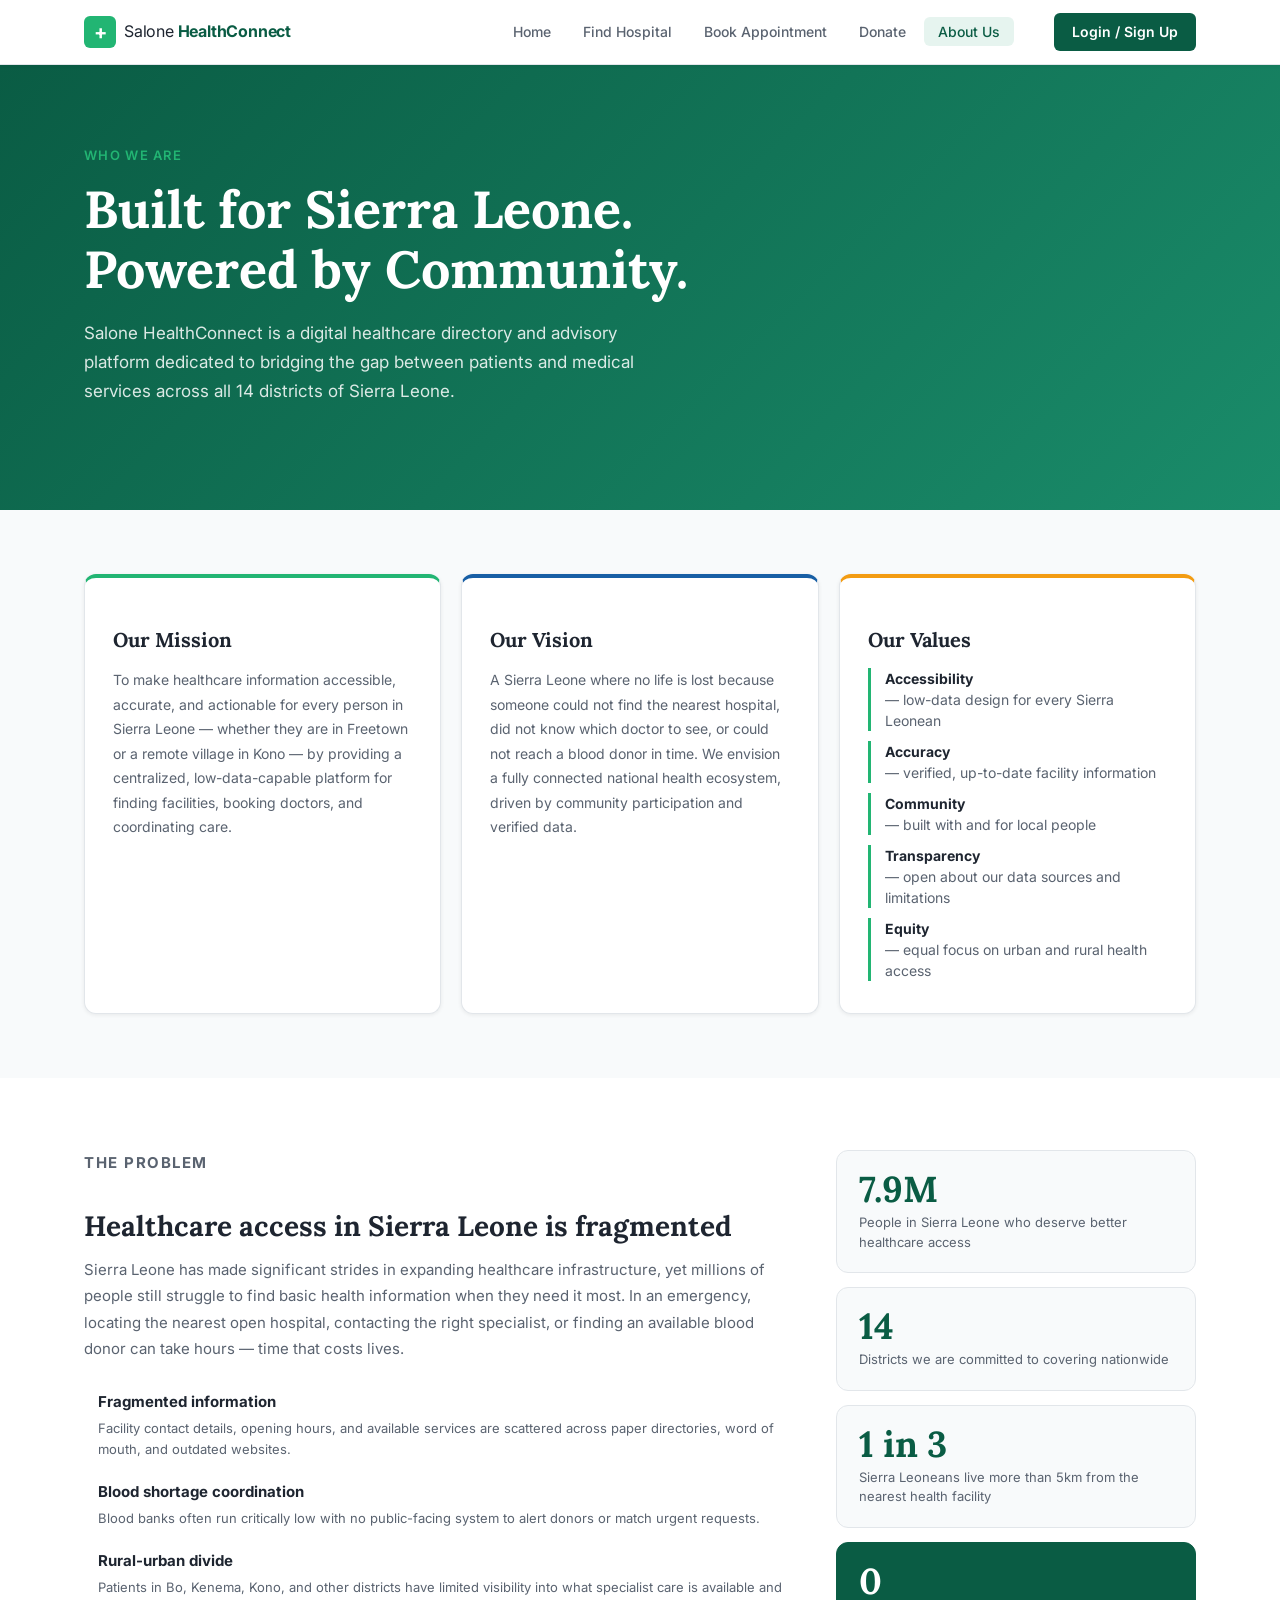
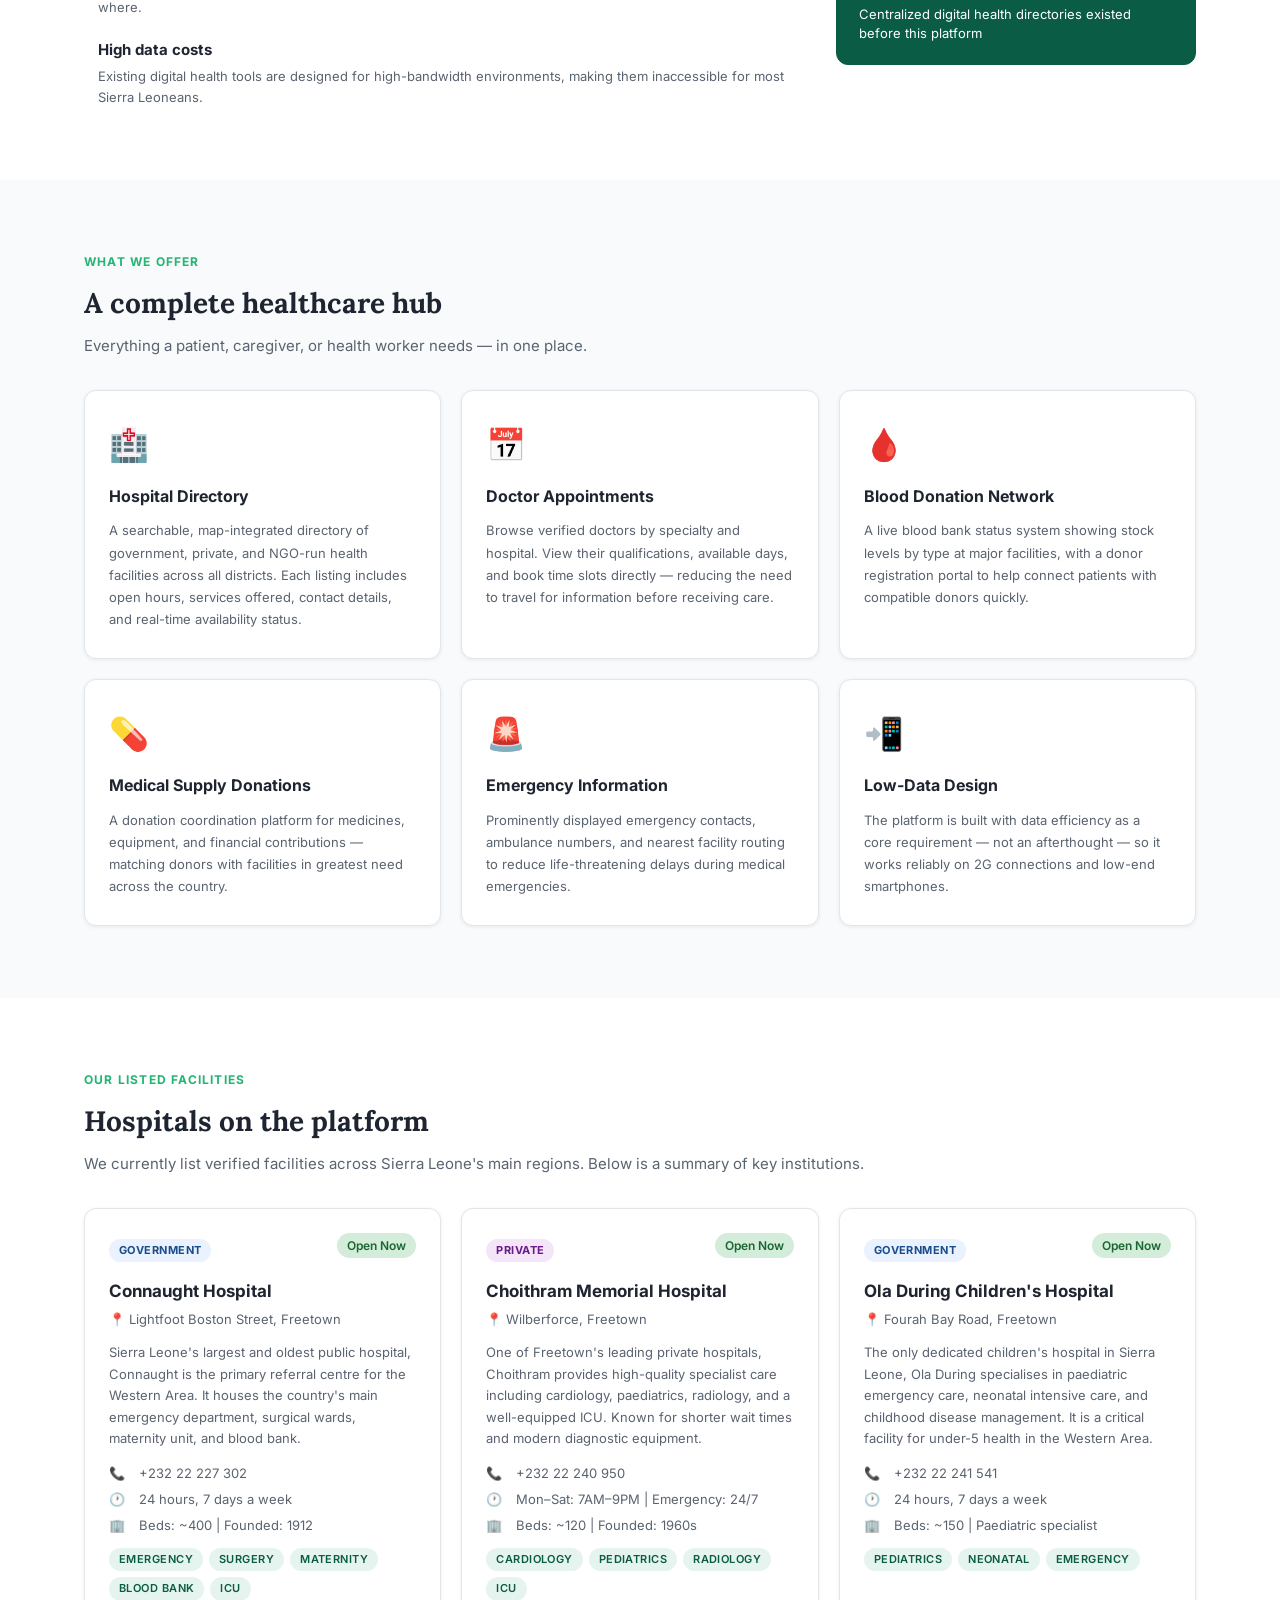
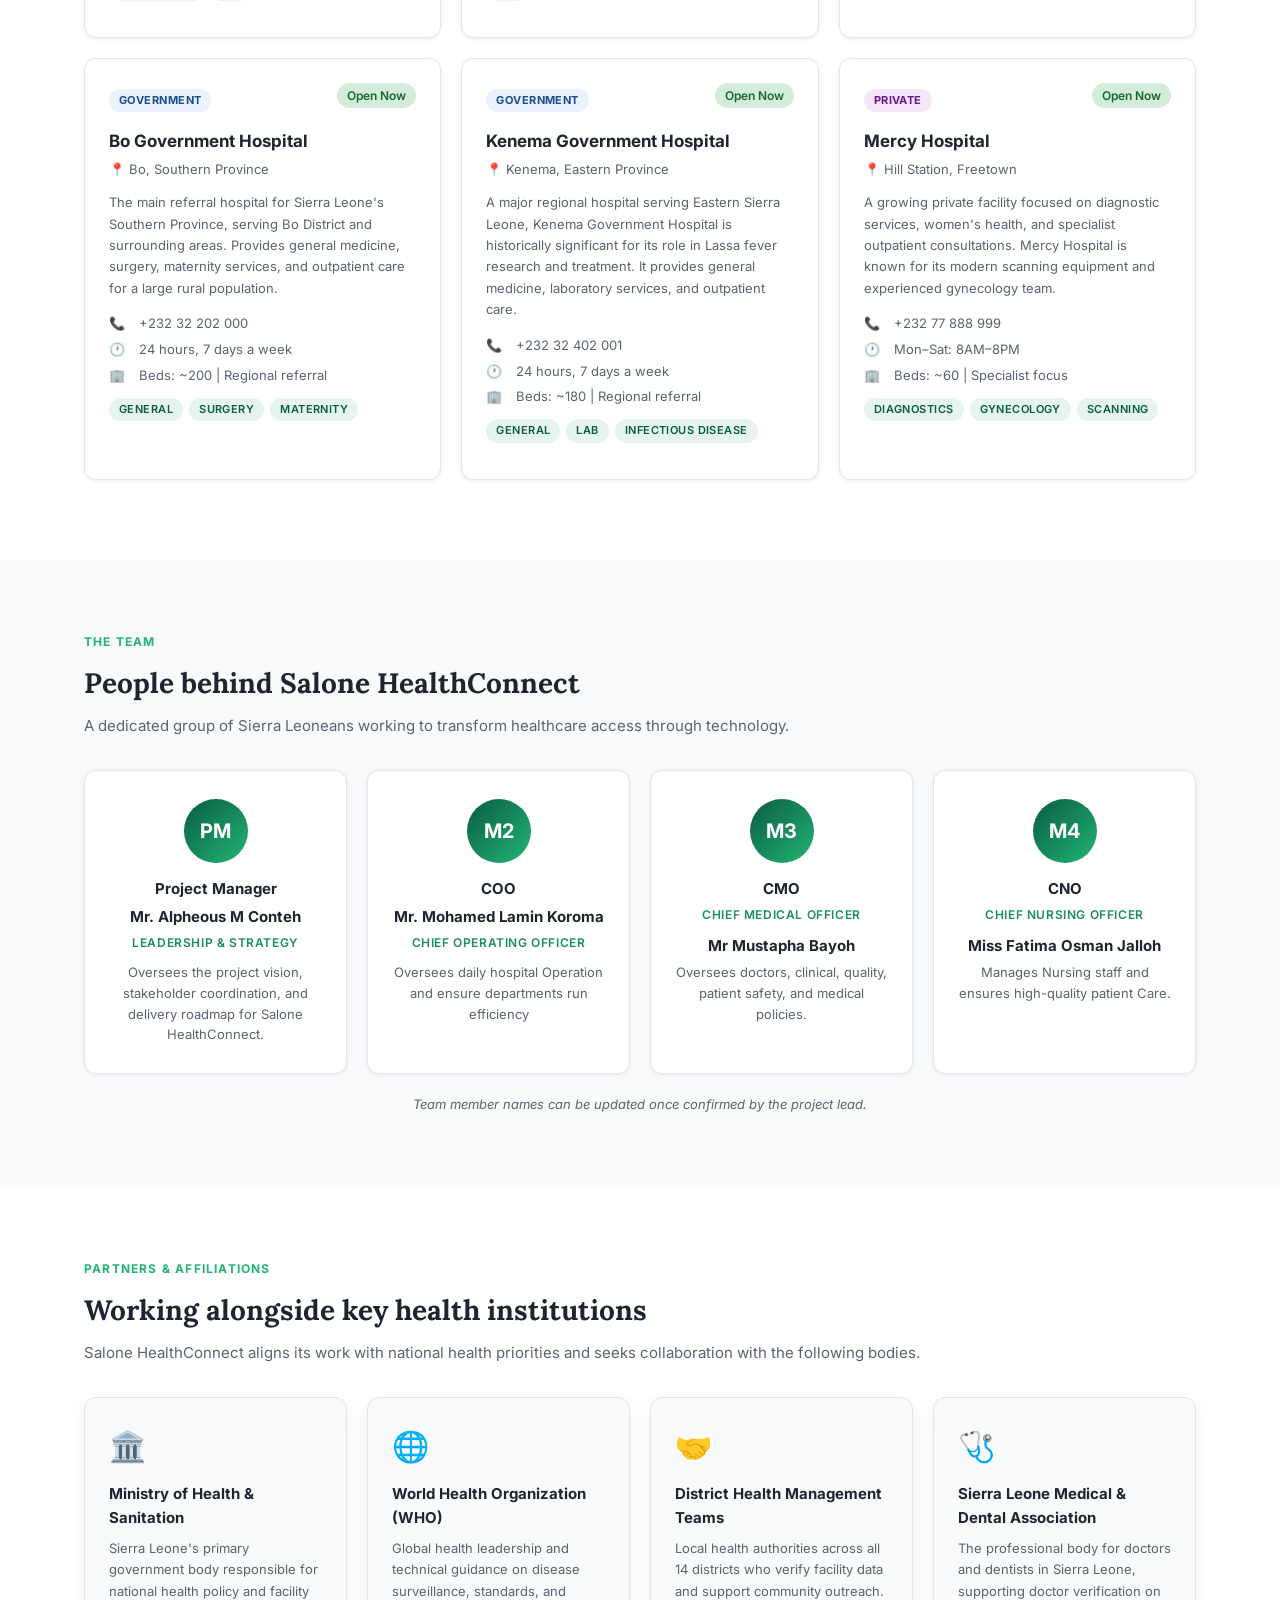
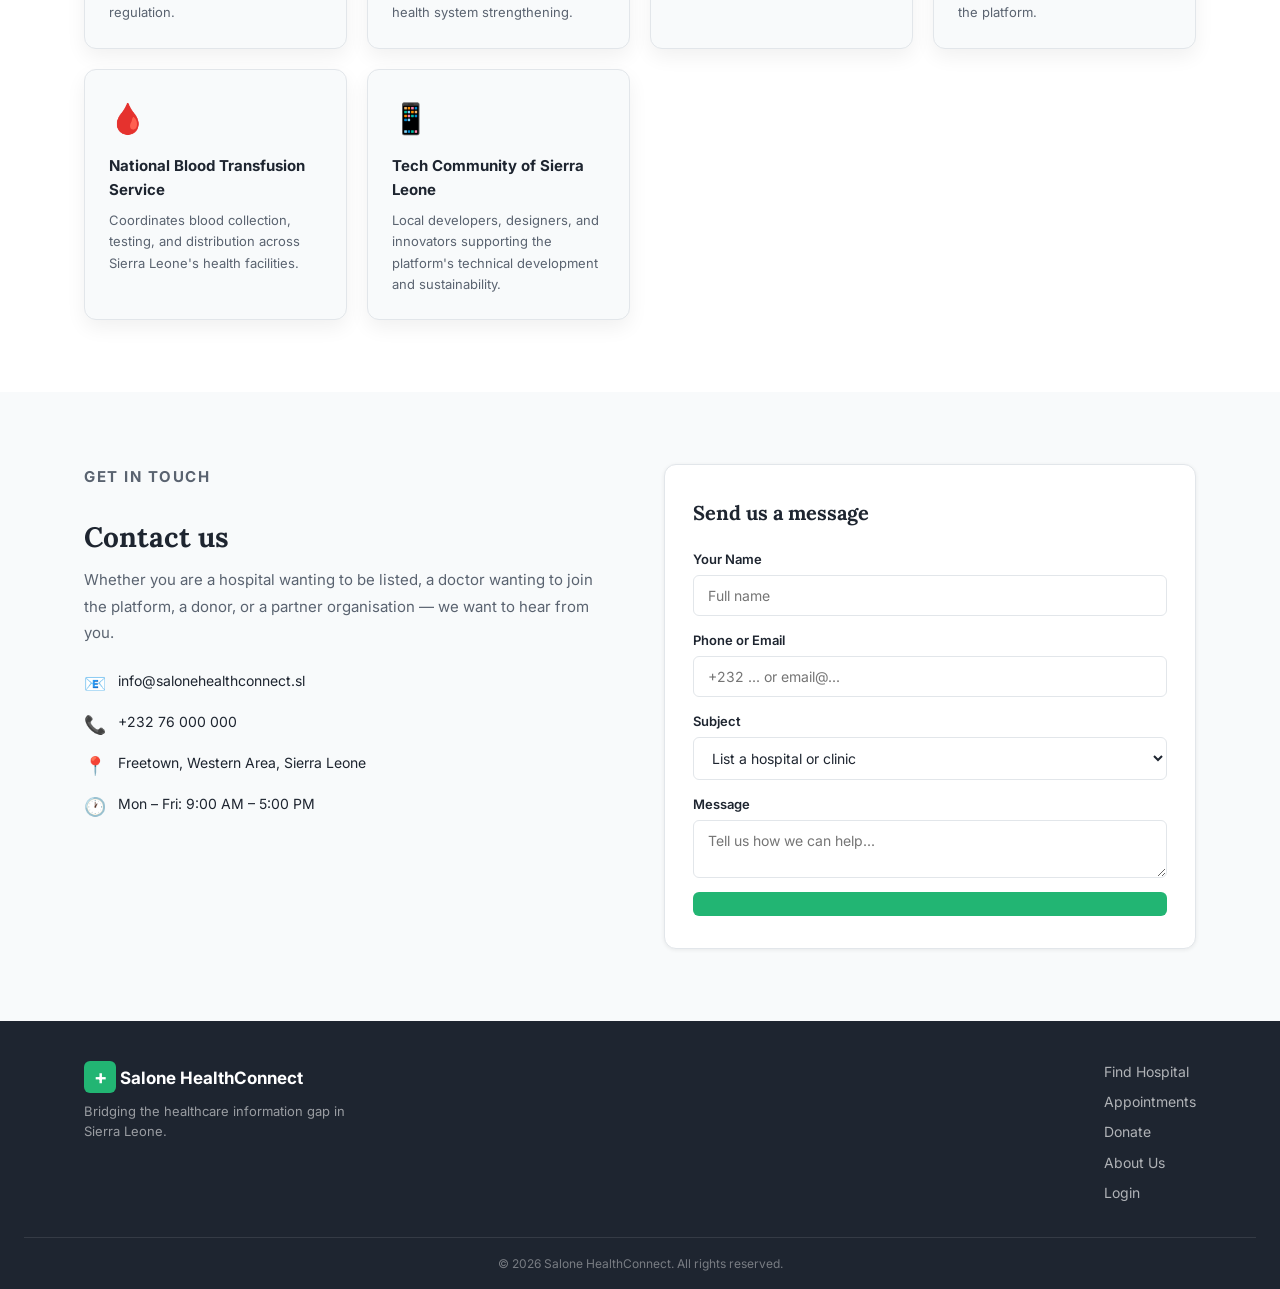
==== hospital/Web-design-final-project-BSEM-1204-/about_us.html @ 1e3d0ceb "Fix nested repository and add all project files" ====
<!DOCTYPE html>
<html lang="en">
<head>
  <meta charset="UTF-8"/>
  <meta name="viewport" content="width=device-width, initial-scale=1.0"/>
  <title>About Us – Salone HealthConnect</title>
  <link rel="stylesheet" href="style.css"/>
  <link href="https://fonts.googleapis.com/css2?family=Inter:wght@400;500;600;700&family=Lora:wght@600;700&display=swap" rel="stylesheet"/>
</head>
<body>

  <nav class="navbar">
    <div class="nav-inner">
      <a href="index.html" class="brand">
        <span class="brand-cross">+</span>
        <span class="brand-name">Salone <strong>HealthConnect</strong></span>
      </a>
      <ul class="nav-links">
        <li><a href="index.html">Home</a></li>
        <li><a href="hospitals.html">Find Hospital</a></li>
        <li><a href="appointments.html">Book Appointment</a></li>
        <li><a href="donate.html">Donate</a></li>
        <li><a href="about_us.html" class="active">About Us</a></li>
      </ul>
      <a href="login.html" class="btn-nav">Login / Sign Up</a>
      <button class="hamburger" id="hamburger">&#9776;</button>
    </div>
    <div class="mobile-menu" id="mobileMenu">
      <a href="index.html">Home</a>
      <a href="hospitals.html">Find Hospital</a>
      <a href="appointments.html">Book Appointment</a>
      <a href="donate.html">Donate</a>
      <a href="about.html">About Us</a>
    </div>
  </nav>

  <!-- PAGE HERO -->
  <section class="about-hero">
    <div class="container">
      <p class="hero-eyebrow">Who We Are</p>
      <h1>Built for Sierra Leone.<br/>Powered by Community.</h1>
      <p class="hero-sub">Salone HealthConnect is a digital healthcare directory and advisory platform dedicated to bridging the gap between patients and medical services across all 14 districts of Sierra Leone.</p>
    </div>
  </section>

  <!-- MISSION & VISION -->
  <section class="about-mv">
    <div class="container">
      <div class="mv-grid">
        <div class="mv-card mission">
          <div class="mv-icon"></div>
          <h3>Our Mission</h3>
          <p>To make healthcare information accessible, accurate, and actionable for every person in Sierra Leone — whether they are in Freetown or a remote village in Kono — by providing a centralized, low-data-capable platform for finding facilities, booking doctors, and coordinating care.</p>
        </div>
        <div class="mv-card vision">
          <div class="mv-icon"></div>
          <h3>Our Vision</h3>
          <p>A Sierra Leone where no life is lost because someone could not find the nearest hospital, did not know which doctor to see, or could not reach a blood donor in time. We envision a fully connected national health ecosystem, driven by community participation and verified data.</p>
        </div>
        <div class="mv-card values">
          <div class="mv-icon"></div>
          <h3>Our Values</h3>
          <ul class="values-list">
            <li><strong>Accessibility</strong> — low-data design for every Sierra Leonean</li>
            <li><strong>Accuracy</strong> — verified, up-to-date facility information</li>
            <li><strong>Community</strong> — built with and for local people</li>
            <li><strong>Transparency</strong> — open about our data sources and limitations</li>
            <li><strong>Equity</strong> — equal focus on urban and rural health access</li>
          </ul>
        </div>
      </div>
    </div>
  </section>

  <!-- THE PROBLEM WE SOLVE -->
  <section class="about-problem">
    <div class="container">
      <div class="problem-inner">
        <div class="problem-text">
          <p class="section-eyebrow">The Problem</p>
          <h2 class="section-title">Healthcare access in Sierra Leone is fragmented</h2>
          <p>Sierra Leone has made significant strides in expanding healthcare infrastructure, yet millions of people still struggle to find basic health information when they need it most. In an emergency, locating the nearest open hospital, contacting the right specialist, or finding an available blood donor can take hours — time that costs lives.</p>
          <ul class="problem-list">
            <li>
              <span class="prob-icon"></span>
              <div>
                <strong>Fragmented information</strong>
                <p>Facility contact details, opening hours, and available services are scattered across paper directories, word of mouth, and outdated websites.</p>
              </div>
            </li>
            <li>
              <span class="prob-icon"></span>
              <div>
                <strong>Blood shortage coordination</strong>
                <p>Blood banks often run critically low with no public-facing system to alert donors or match urgent requests.</p>
              </div>
            </li>
            <li>
              <span class="prob-icon"></span>
              <div>
                <strong>Rural-urban divide</strong>
                <p>Patients in Bo, Kenema, Kono, and other districts have limited visibility into what specialist care is available and where.</p>
              </div>
            </li>
            <li>
              <span class="prob-icon"></span>
              <div>
                <strong>High data costs</strong>
                <p>Existing digital health tools are designed for high-bandwidth environments, making them inaccessible for most Sierra Leoneans.</p>
              </div>
            </li>
          </ul>
        </div>
        <div class="problem-visual">
          <div class="impact-stat-card">
            <span class="impact-num">7.9M</span>
            <span class="impact-label">People in Sierra Leone who deserve better healthcare access</span>
          </div>
          <div class="impact-stat-card">
            <span class="impact-num">14</span>
            <span class="impact-label">Districts we are committed to covering nationwide</span>
          </div>
          <div class="impact-stat-card">
            <span class="impact-num">1 in 3</span>
            <span class="impact-label">Sierra Leoneans live more than 5km from the nearest health facility</span>
          </div>
          <div class="impact-stat-card highlight">
            <span class="impact-num">0</span>
            <span class="impact-label">Centralized digital health directories existed before this platform</span>
          </div>
        </div>
      </div>
    </div>
  </section>

  <!-- WHAT WE OFFER -->
  <section class="about-offer">
    <div class="container">
      <p class="section-eyebrow">What We Offer</p>
      <h2 class="section-title">A complete healthcare hub</h2>
      <p class="section-sub">Everything a patient, caregiver, or health worker needs — in one place.</p>
      <div class="offer-grid">
        <div class="offer-item">
          <div class="offer-icon">🏥</div>
          <h4>Hospital Directory</h4>
          <p>A searchable, map-integrated directory of government, private, and NGO-run health facilities across all districts. Each listing includes open hours, services offered, contact details, and real-time availability status.</p>
        </div>
        <div class="offer-item">
          <div class="offer-icon">📅</div>
          <h4>Doctor Appointments</h4>
          <p>Browse verified doctors by specialty and hospital. View their qualifications, available days, and book time slots directly — reducing the need to travel for information before receiving care.</p>
        </div>
        <div class="offer-item">
          <div class="offer-icon">🩸</div>
          <h4>Blood Donation Network</h4>
          <p>A live blood bank status system showing stock levels by type at major facilities, with a donor registration portal to help connect patients with compatible donors quickly.</p>
        </div>
        <div class="offer-item">
          <div class="offer-icon">💊</div>
          <h4>Medical Supply Donations</h4>
          <p>A donation coordination platform for medicines, equipment, and financial contributions — matching donors with facilities in greatest need across the country.</p>
        </div>
        <div class="offer-item">
          <div class="offer-icon">🚨</div>
          <h4>Emergency Information</h4>
          <p>Prominently displayed emergency contacts, ambulance numbers, and nearest facility routing to reduce life-threatening delays during medical emergencies.</p>
        </div>
        <div class="offer-item">
          <div class="offer-icon">📲</div>
          <h4>Low-Data Design</h4>
          <p>The platform is built with data efficiency as a core requirement — not an afterthought — so it works reliably on 2G connections and low-end smartphones.</p>
        </div>
      </div>
    </div>
  </section>

  <!-- ABOUT THE HOSPITALS -->
  <section class="about-hospitals-section">
    <div class="container">
      <p class="section-eyebrow">Our Listed Facilities</p>
      <h2 class="section-title">Hospitals on the platform</h2>
      <p class="section-sub">We currently list verified facilities across Sierra Leone's main regions. Below is a summary of key institutions.</p>

      <div class="hosp-about-grid">

        <div class="hosp-about-card">
          <div class="hosp-about-header">
            <div class="hosp-about-badge gov">Government</div>
            <div class="hospital-status open">Open Now</div>
          </div>
          <h3>Connaught Hospital</h3>
          <p class="hosp-about-location">📍 Lightfoot Boston Street, Freetown</p>
          <p class="hosp-about-desc">Sierra Leone's largest and oldest public hospital, Connaught is the primary referral centre for the Western Area. It houses the country's main emergency department, surgical wards, maternity unit, and blood bank.</p>
          <div class="hosp-detail-row">
            <span>📞</span><span>+232 22 227 302</span>
          </div>
          <div class="hosp-detail-row">
            <span>🕐</span><span>24 hours, 7 days a week</span>
          </div>
          <div class="hosp-detail-row">
            <span>🏢</span><span>Beds: ~400 | Founded: 1912</span>
          </div>
          <div class="hospital-tags" style="margin-top:12px;">
            <span class="tag">Emergency</span>
            <span class="tag">Surgery</span>
            <span class="tag">Maternity</span>
            <span class="tag">Blood Bank</span>
            <span class="tag">ICU</span>
          </div>
        </div>

        <div class="hosp-about-card">
          <div class="hosp-about-header">
            <div class="hosp-about-badge private">Private</div>
            <div class="hospital-status open">Open Now</div>
          </div>
          <h3>Choithram Memorial Hospital</h3>
          <p class="hosp-about-location">📍 Wilberforce, Freetown</p>
          <p class="hosp-about-desc">One of Freetown's leading private hospitals, Choithram provides high-quality specialist care including cardiology, paediatrics, radiology, and a well-equipped ICU. Known for shorter wait times and modern diagnostic equipment.</p>
          <div class="hosp-detail-row">
            <span>📞</span><span>+232 22 240 950</span>
          </div>
          <div class="hosp-detail-row">
            <span>🕐</span><span>Mon–Sat: 7AM–9PM | Emergency: 24/7</span>
          </div>
          <div class="hosp-detail-row">
            <span>🏢</span><span>Beds: ~120 | Founded: 1960s</span>
          </div>
          <div class="hospital-tags" style="margin-top:12px;">
            <span class="tag">Cardiology</span>
            <span class="tag">Pediatrics</span>
            <span class="tag">Radiology</span>
            <span class="tag">ICU</span>
          </div>
        </div>

        <div class="hosp-about-card">
          <div class="hosp-about-header">
            <div class="hosp-about-badge gov">Government</div>
            <div class="hospital-status open">Open Now</div>
          </div>
          <h3>Ola During Children's Hospital</h3>
          <p class="hosp-about-location">📍 Fourah Bay Road, Freetown</p>
          <p class="hosp-about-desc">The only dedicated children's hospital in Sierra Leone, Ola During specialises in paediatric emergency care, neonatal intensive care, and childhood disease management. It is a critical facility for under-5 health in the Western Area.</p>
          <div class="hosp-detail-row">
            <span>📞</span><span>+232 22 241 541</span>
          </div>
          <div class="hosp-detail-row">
            <span>🕐</span><span>24 hours, 7 days a week</span>
          </div>
          <div class="hosp-detail-row">
            <span>🏢</span><span>Beds: ~150 | Paediatric specialist</span>
          </div>
          <div class="hospital-tags" style="margin-top:12px;">
            <span class="tag">Pediatrics</span>
            <span class="tag">Neonatal</span>
            <span class="tag">Emergency</span>
          </div>
        </div>

        <div class="hosp-about-card">
          <div class="hosp-about-header">
            <div class="hosp-about-badge gov">Government</div>
            <div class="hospital-status open">Open Now</div>
          </div>
          <h3>Bo Government Hospital</h3>
          <p class="hosp-about-location">📍 Bo, Southern Province</p>
          <p class="hosp-about-desc">The main referral hospital for Sierra Leone's Southern Province, serving Bo District and surrounding areas. Provides general medicine, surgery, maternity services, and outpatient care for a large rural population.</p>
          <div class="hosp-detail-row">
            <span>📞</span><span>+232 32 202 000</span>
          </div>
          <div class="hosp-detail-row">
            <span>🕐</span><span>24 hours, 7 days a week</span>
          </div>
          <div class="hosp-detail-row">
            <span>🏢</span><span>Beds: ~200 | Regional referral</span>
          </div>
          <div class="hospital-tags" style="margin-top:12px;">
            <span class="tag">General</span>
            <span class="tag">Surgery</span>
            <span class="tag">Maternity</span>
          </div>
        </div>

        <div class="hosp-about-card">
          <div class="hosp-about-header">
            <div class="hosp-about-badge gov">Government</div>
            <div class="hospital-status open">Open Now</div>
          </div>
          <h3>Kenema Government Hospital</h3>
          <p class="hosp-about-location">📍 Kenema, Eastern Province</p>
          <p class="hosp-about-desc">A major regional hospital serving Eastern Sierra Leone, Kenema Government Hospital is historically significant for its role in Lassa fever research and treatment. It provides general medicine, laboratory services, and outpatient care.</p>
          <div class="hosp-detail-row">
            <span>📞</span><span>+232 32 402 001</span>
          </div>
          <div class="hosp-detail-row">
            <span>🕐</span><span>24 hours, 7 days a week</span>
          </div>
          <div class="hosp-detail-row">
            <span>🏢</span><span>Beds: ~180 | Regional referral</span>
          </div>
          <div class="hospital-tags" style="margin-top:12px;">
            <span class="tag">General</span>
            <span class="tag">Lab</span>
            <span class="tag">Infectious Disease</span>
          </div>
        </div>

        <div class="hosp-about-card">
          <div class="hosp-about-header">
            <div class="hosp-about-badge private">Private</div>
            <div class="hospital-status open">Open Now</div>
          </div>
          <h3>Mercy Hospital</h3>
          <p class="hosp-about-location">📍 Hill Station, Freetown</p>
          <p class="hosp-about-desc">A growing private facility focused on diagnostic services, women's health, and specialist outpatient consultations. Mercy Hospital is known for its modern scanning equipment and experienced gynecology team.</p>
          <div class="hosp-detail-row">
            <span>📞</span><span>+232 77 888 999</span>
          </div>
          <div class="hosp-detail-row">
            <span>🕐</span><span>Mon–Sat: 8AM–8PM</span>
          </div>
          <div class="hosp-detail-row">
            <span>🏢</span><span>Beds: ~60 | Specialist focus</span>
          </div>
          <div class="hospital-tags" style="margin-top:12px;">
            <span class="tag">Diagnostics</span>
            <span class="tag">Gynecology</span>
            <span class="tag">Scanning</span>
          </div>
        </div>

      </div>

    </div>

  </section>   

  <!-- TEAM -->
  <section class="about-team">
    <div class="container">
      <p class="section-eyebrow">The Team</p>
      <h2 class="section-title">People behind Salone HealthConnect</h2>
      <p class="section-sub">A dedicated group of Sierra Leoneans working to transform healthcare access through technology.</p>
      <div class="team-grid">
        <div class="team-card">
          <div class="team-avatar">PM</div>
          <h4>Project Manager</h4>
          <h4>Mr. Alpheous M Conteh</h4>
          <p class="team-role">Leadership & Strategy</p>
          <p class="team-desc">Oversees the project vision, stakeholder coordination, and delivery roadmap for Salone HealthConnect.</p>
        </div>
        <div class="team-card">
          <div class="team-avatar">M2</div>
          <h4>COO</h4>
          <h4>Mr. Mohamed Lamin Koroma</h4>
          <p class="team-role">Chief Operating officer</p>
          <p class="team-desc">Oversees daily hospital Operation and ensure departments run efficiency</p>
        </div>
        <div class="team-card">
          <div class="team-avatar">M3</div>
          <h4>CMO</h4>
          <p class="team-role">Chief medical Officer</p>
          <h4>Mr Mustapha Bayoh</h4>
          <p class="team-desc">Oversees doctors, clinical, quality, patient safety, and medical policies.</p>
        </div>
        <div class="team-card">
          <div class="team-avatar">M4</div>
          <h4>CNO</h4>
          <p class="team-role">Chief Nursing Officer</p>
          <h4>Miss Fatima Osman Jalloh</h4>
          <p class="team-desc">Manages Nursing staff and ensures high-quality patient Care.</p>
        </div>
      </div>
      <p class="team-note">Team member names can be updated once confirmed by the project lead.</p>
    </div>
  </section>

  <!-- PARTNERS & AFFILIATIONS -->
  <section class="about-partners">
    <div class="container">
      <p class="section-eyebrow">Partners & Affiliations</p>
      <h2 class="section-title">Working alongside key health institutions</h2>
      <p class="section-sub">Salone HealthConnect aligns its work with national health priorities and seeks collaboration with the following bodies.</p>
      <div class="partners-grid">
        <div class="partner-card">
          <div class="partner-icon">🏛️</div>
          <h4>Ministry of Health & Sanitation</h4>
          <p>Sierra Leone's primary government body responsible for national health policy and facility regulation.</p>
        </div>
        <div class="partner-card">
          <div class="partner-icon">🌐</div>
          <h4>World Health Organization (WHO)</h4>
          <p>Global health leadership and technical guidance on disease surveillance, standards, and health system strengthening.</p>
        </div>
        <div class="partner-card">
          <div class="partner-icon">🤝</div>
          <h4>District Health Management Teams</h4>
          <p>Local health authorities across all 14 districts who verify facility data and support community outreach.</p>
        </div>
        <div class="partner-card">
          <div class="partner-icon">🩺</div>
          <h4>Sierra Leone Medical & Dental Association</h4>
          <p>The professional body for doctors and dentists in Sierra Leone, supporting doctor verification on the platform.</p>
        </div>
        <div class="partner-card">
          <div class="partner-icon">🩸</div>
          <h4>National Blood Transfusion Service</h4>
          <p>Coordinates blood collection, testing, and distribution across Sierra Leone's health facilities.</p>
        </div>
        <div class="partner-card">
          <div class="partner-icon">📱</div>
          <h4>Tech Community of Sierra Leone</h4>
          <p>Local developers, designers, and innovators supporting the platform's technical development and sustainability.</p>
        </div>
      </div>
    </div>
  </section>

  <!-- CONTACT -->
  <section class="about-contact">
    <div class="container">
      <div class="contact-inner">
        <div class="contact-text">
          <p class="section-eyebrow">Get in Touch</p>
          <h2 class="section-title">Contact us</h2>
          <p>Whether you are a hospital wanting to be listed, a doctor wanting to join the platform, a donor, or a partner organisation — we want to hear from you.</p>
          <div class="contact-details">
            <div class="contact-row">
              <span>📧</span><span>info@salonehealthconnect.sl</span>
            </div>
            <div class="contact-row">
              <span>📞</span><span>+232 76 000 000</span>
            </div>
            <div class="contact-row">
              <span>📍</span><span>Freetown, Western Area, Sierra Leone</span>
            </div>
            <div class="contact-row">
              <span>🕐</span><span>Mon – Fri: 9:00 AM – 5:00 PM</span>
            </div>
          </div>
        </div>
        <div class="contact-form-box">
          <h3>Send us a message</h3>
          <div class="contact-form">
            <div class="form-field">
              <label>Your Name</label>
              <input type="text" placeholder="Full name" required>
            </div>
            <div class="form-field">
              <label>Phone or Email</label>
              <input type="text"
              placeholder="+232 ... or email@..." 
              required>
             
            </div>
            <div class="form-field">
              <label>Subject</label>
              <select>
                <option>List a hospital or clinic</option>
                <option>Join as a doctor</option>
                <option>Partnership enquiry</option>
                <option>Report incorrect information</option>
                <option>General enquiry</option>
              </select>
            </div>
            <div class="form-field">
              <label>Message</label>
              <textarea placeholder="Tell us how we can help..."></textarea>
            </div>
            <button type="submit"
            class="btn-primary contact-btn">
            
          </div>
        </div>
      </div>
    </div>
  </section>

  <footer class="footer">
    <div class="container footer-inner">
      <div>
        <p class="brand-name-footer"><span class="brand-cross">+</span> Salone HealthConnect</p>
        <p class="footer-desc">Bridging the healthcare information gap in Sierra Leone.</p>
      </div>
      <div class="footer-links">
        <a href="hospitals.html">Find Hospital</a>
        <a href="appointments.html">Appointments</a>
        <a href="donate.html">Donate</a>
        <a href="about_us.html">About Us</a>
        <a href="login.html">Login</a>
      </div>
    </div>
    <div class="footer-bottom">
      <p>© 2026 Salone HealthConnect. All rights reserved.</p>
    </div>
  </footer>

  <script>
  document.getElementById('hamburger').addEventListener('click', function() {
    document.getElementById('mobileMenu').classList.toggle('open');
  });

  // SEND MESSAGE FUNCTION
  document.querySelector(".contact-btn").addEventListener("click", function (e) {
    e.preventDefault(); // stop page reload

    let name = document.querySelector('input[placeholder="Full name"]').value.trim();
    let contact = document.querySelector('input[placeholder="+232 ... or email@..."]').value.trim();
    let subject = document.querySelector("select").value;
    let message = document.querySelector("textarea").value.trim();

    if (name === "" || contact === "" || message === "") {
      alert("⚠️ Please fill in all required fields before sending.");
      return;
    }

    // Save message locally (optional storage)
    let messages = JSON.parse(localStorage.getItem("messages")) || [];

    let newMessage = {
      name: name,
      contact: contact,
      subject: subject,
      message: message,
      date: new Date().toLocaleString()
    };

    messages.push(newMessage);
    localStorage.setItem("messages", JSON.stringify(messages));

    alert("✅ Message sent successfully! We will get back to you soon.");

    console.log("New message:", newMessage);

    // Clear form
    document.querySelector('input[placeholder="Full name"]').value = "";
    document.querySelector('input[placeholder="+232 ... or email@..."]').value = "";
    document.querySelector("textarea").value = "";
  });
</script>
</body>
</html>
---- hospital/Web-design-final-project-BSEM-1204-/style.css ----
/* =============================================
   SALONE HEALTHCONNECT — MAIN STYLESHEET
   ============================================= */

/* --- Reset & Base --- */
*, *::before, *::after {
  box-sizing: border-box;
  margin: 0;
  padding: 0;
}

:root {
  --green-dark:   #0A5C44;
  --green-mid:    #1A8C6A;
  --green-light:  #E6F4EF;
  --green-accent: #22B573;
  --red-emergency:#C0392B;
  --red-light:    #FDECEA;
  --white:        #FFFFFF;
  --off-white:    #F8FAFB;
  --gray-100:     #F1F3F5;
  --gray-200:     #E2E6EA;
  --gray-400:     #9AA3AF;
  --gray-600:     #5A6370;
  --gray-800:     #1E2530;
  --text-main:    #1E2530;
  --text-muted:   #5A6370;
  --border:       #E2E6EA;
  --radius-sm:    6px;
  --radius-md:    12px;
  --radius-lg:    20px;
  --shadow-sm:    0 1px 4px rgba(0,0,0,0.07);
  --shadow-md:    0 4px 16px rgba(0,0,0,0.10);
  --shadow-lg:    0 8px 32px rgba(0,0,0,0.13);
  --font-body:    'Inter', sans-serif;
  --font-display: 'Lora', serif;
}

html { scroll-behavior: smooth; }

body {
  font-family: var(--font-body);
  color: var(--text-main);
  background: var(--white);
  line-height: 1.6;
  font-size: 15px;
}

a { text-decoration: none; color: inherit; }
ul { list-style: none; }
img { max-width: 100%; display: block; }

.container {
  max-width: 1160px;
  margin: 0 auto;
  padding: 0 24px;
}

/* =============================================
   NAVBAR
   ============================================= */
.navbar {
  position: sticky;
  top: 0;
  z-index: 100;
  background: var(--white);
  border-bottom: 1px solid var(--border);
  box-shadow: var(--shadow-sm);
}

.nav-inner {
  max-width: 1160px;
  margin: 0 auto;
  padding: 0 24px;
  height: 64px;
  display: flex;
  align-items: center;
  gap: 32px;
}

.brand {
  display: flex;
  align-items: center;
  gap: 8px;
  flex-shrink: 0;
}

.brand-cross {
  display: inline-flex;
  align-items: center;
  justify-content: center;
  width: 32px;
  height: 32px;
  background: var(--green-accent);
  color: var(--white);
  border-radius: var(--radius-sm);
  font-size: 20px;
  font-weight: 700;
  line-height: 1;
}

.brand-name {
  font-size: 16px;
  color: var(--text-main);
  letter-spacing: -0.2px;
}

.brand-name strong {
  color: var(--green-dark);
}

.nav-links {
  display: flex;
  gap: 4px;
  margin-left: auto;
}

.nav-links a {
  padding: 6px 14px;
  border-radius: var(--radius-sm);
  font-size: 14px;
  font-weight: 500;
  color: var(--text-muted);
  transition: background 0.18s, color 0.18s;
}

.nav-links a:hover,
.nav-links a.active {
  background: var(--green-light);
  color: var(--green-dark);
}

.btn-nav {
  margin-left: 8px;
  padding: 8px 18px;
  background: var(--green-dark);
  color: var(--white);
  border-radius: var(--radius-sm);
  font-size: 14px;
  font-weight: 600;
  white-space: nowrap;
  transition: background 0.18s;
}

.btn-nav:hover {
  background: var(--green-mid);
}

.hamburger {
  display: none;
  background: none;
  border: none;
  font-size: 22px;
  color: var(--text-main);
  cursor: pointer;
  margin-left: auto;
}

.mobile-menu {
  display: none;
  flex-direction: column;
  background: var(--white);
  border-top: 1px solid var(--border);
  padding: 12px 24px 16px;
  gap: 4px;
}

.mobile-menu.open {
  display: flex;
}

.mobile-menu a {
  padding: 10px 12px;
  border-radius: var(--radius-sm);
  font-size: 15px;
  font-weight: 500;
  color: var(--text-main);
  transition: background 0.15s;
}

.mobile-menu a:hover {
  background: var(--green-light);
  color: var(--green-dark);
}

/* =============================================
   BUTTONS
   ============================================= */
.btn-primary {
  display: inline-block;
  padding: 12px 24px;
  background: var(--green-accent);
  color: var(--white);
  border-radius: var(--radius-sm);
  font-size: 15px;
  font-weight: 600;
  border: none;
  cursor: pointer;
  transition: background 0.18s, transform 0.12s;
}

.btn-primary:hover {
  background: var(--green-mid);
  transform: translateY(-1px);
}

.btn-outline {
  display: inline-block;
  padding: 12px 24px;
  background: transparent;
  color: var(--white);
  border: 2px solid rgba(255,255,255,0.7);
  border-radius: var(--radius-sm);
  font-size: 15px;
  font-weight: 600;
  cursor: pointer;
  transition: background 0.18s, border-color 0.18s;
}

.btn-outline:hover {
  background: rgba(255,255,255,0.12);
  border-color: var(--white);
}

.btn-small {
  display: inline-block;
  padding: 7px 16px;
  background: var(--green-light);
  color: var(--green-dark);
  border: none;
  border-radius: var(--radius-sm);
  font-size: 13px;
  font-weight: 600;
  cursor: pointer;
  transition: background 0.15s;
}

.btn-small:hover {
  background: var(--green-accent);
  color: var(--white);
}

.btn-emergency {
  display: inline-block;
  padding: 10px 22px;
  background: var(--red-emergency);
  color: var(--white);
  border-radius: var(--radius-sm);
  font-weight: 700;
  font-size: 15px;
  transition: background 0.15s;
}

.btn-emergency:hover { background: #a93226; }

.btn-emergency-outline {
  display: inline-block;
  padding: 10px 22px;
  background: transparent;
  color: var(--red-emergency);
  border: 2px solid var(--red-emergency);
  border-radius: var(--radius-sm);
  font-weight: 700;
  font-size: 15px;
  transition: background 0.15s, color 0.15s;
}

.btn-emergency-outline:hover {
  background: var(--red-emergency);
  color: var(--white);
}

/* =============================================
   SECTION COMMON
   ============================================= */
.section-title {
  font-family: var(--font-display);
  font-size: 28px;
  font-weight: 700;
  color: var(--text-main);
  margin-bottom: 8px;
}

.section-sub {
  color: var(--text-muted);
  margin-bottom: 32px;
  font-size: 15px;
}

.center-link {
  text-align: center;
  margin-top: 36px;
}

/* =============================================
   HERO
   ============================================= */
.hero {
  background: linear-gradient(135deg, var(--green-dark) 0%, var(--green-mid) 100%);
  color: var(--white);
  padding: 80px 24px 60px;
}

.hero-content {
  max-width: 1160px;
  margin: 0 auto 48px;
}

.hero-eyebrow {
  font-size: 13px;
  font-weight: 600;
  text-transform: uppercase;
  letter-spacing: 0.1em;
  color: var(--green-accent);
  margin-bottom: 14px;
}

.hero-content h1 {
  font-family: var(--font-display);
  font-size: clamp(36px, 6vw, 60px);
  font-weight: 700;
  line-height: 1.1;
  margin-bottom: 20px;
}

.hero-sub {
  font-size: 17px;
  color: rgba(255,255,255,0.85);
  max-width: 520px;
  margin-bottom: 32px;
  line-height: 1.7;
}

.hero-actions {
  display: flex;
  gap: 12px;
  flex-wrap: wrap;
}

.hero-stats {
  max-width: 1160px;
  margin: 0 auto;
  display: flex;
  gap: 16px;
  flex-wrap: wrap;
}

.stat-card {
  background: rgba(255,255,255,0.12);
  border: 1px solid rgba(255,255,255,0.2);
  border-radius: var(--radius-md);
  padding: 20px 28px;
  display: flex;
  flex-direction: column;
  gap: 4px;
  min-width: 140px;
}

.stat-num {
  font-size: 32px;
  font-weight: 700;
  font-family: var(--font-display);
  color: var(--white);
  line-height: 1;
}

.stat-label {
  font-size: 13px;
  color: rgba(255,255,255,0.7);
  font-weight: 500;
}

/* =============================================
   QUICK ACCESS
   ============================================= */
.quick-access {
  background: var(--off-white);
  padding: 64px 24px;
}

.qa-grid {
  display: grid;
  grid-template-columns: repeat(auto-fit, minmax(220px, 1fr));
  gap: 20px;
  margin-top: 32px;
}

.qa-card {
  background: var(--white);
  border: 1px solid var(--border);
  border-radius: var(--radius-md);
  padding: 28px 24px;
  text-align: center;
  transition: box-shadow 0.2s, transform 0.2s, border-color 0.2s;
  display: block;
}

.qa-card:hover {
  box-shadow: var(--shadow-md);
  transform: translateY(-3px);
  border-color: var(--green-accent);
}

.qa-icon {
  font-size: 36px;
  margin-bottom: 14px;
}

.qa-card h3 {
  font-size: 16px;
  font-weight: 700;
  color: var(--text-main);
  margin-bottom: 8px;
}

.qa-card p {
  font-size: 13px;
  color: var(--text-muted);
  line-height: 1.5;
}

/* =============================================
   EMERGENCY BANNER
   ============================================= */
.emergency-banner {
  background: var(--red-light);
  border-top: 3px solid var(--red-emergency);
  border-bottom: 3px solid var(--red-emergency);
  padding: 28px 24px;
}

.emergency-inner {
  display: flex;
  align-items: center;
  gap: 20px;
  flex-wrap: wrap;
}

.emergency-icon {
  font-size: 36px;
  flex-shrink: 0;
}

.emergency-inner h3 {
  font-size: 18px;
  font-weight: 700;
  color: var(--red-emergency);
}

.emergency-inner p {
  font-size: 14px;
  color: var(--text-muted);
}

.emergency-numbers {
  display: flex;
  gap: 10px;
  flex-wrap: wrap;
  margin-left: auto;
}

/* =============================================
   FEATURED HOSPITALS (home)
   ============================================= */
.featured-hospitals {
  padding: 64px 24px;
  background: var(--white);
}

.hospital-grid {
  display: grid;
  grid-template-columns: repeat(auto-fit, minmax(280px, 1fr));
  gap: 20px;
  margin-top: 8px;
}

.hospital-card {
  background: var(--white);
  border: 1px solid var(--border);
  border-radius: var(--radius-md);
  padding: 24px;
  box-shadow: var(--shadow-sm);
  transition: box-shadow 0.2s, transform 0.2s;
  position: relative;
}

.hospital-card:hover {
  box-shadow: var(--shadow-md);
  transform: translateY(-2px);
}

.hospital-status {
  display: inline-block;
  padding: 3px 10px;
  border-radius: 20px;
  font-size: 12px;
  font-weight: 600;
  margin-bottom: 10px;
}

.hospital-status.open {
  background: #D4EDDA;
  color: #1A6632;
}

.hospital-status.closed {
  background: #F8D7DA;
  color: #721C24;
}

.hospital-card h3 {
  font-size: 17px;
  font-weight: 700;
  color: var(--text-main);
  margin-bottom: 4px;
}

.hospital-type {
  font-size: 13px;
  color: var(--text-muted);
  margin-bottom: 10px;
}

.hospital-address,
.hospital-phone {
  font-size: 13px;
  color: var(--gray-600);
  margin-bottom: 6px;
}

.hospital-tags {
  display: flex;
  gap: 6px;
  flex-wrap: wrap;
  margin: 12px 0;
}

.tag {
  display: inline-block;
  padding: 3px 10px;
  background: var(--green-light);
  color: var(--green-dark);
  border-radius: 20px;
  font-size: 11px;
  font-weight: 600;
  text-transform: uppercase;
  letter-spacing: 0.04em;
}

/* =============================================
   PAGE HEADER (inner pages)
   ============================================= */
.page-header {
  background: linear-gradient(135deg, var(--green-dark) 0%, var(--green-mid) 100%);
  color: var(--white);
  padding: 48px 24px;
}

.page-header h1 {
  font-family: var(--font-display);
  font-size: 36px;
  font-weight: 700;
  margin-bottom: 8px;
}

.page-header p {
  font-size: 16px;
  color: rgba(255,255,255,0.8);
}

/* =============================================
   HOSPITAL SEARCH (hospitals.html)
   ============================================= */
.hospital-search-section {
  padding: 40px 24px 64px;
  background: var(--off-white);
}

.search-bar {
  display: flex;
  gap: 10px;
  flex-wrap: wrap;
  background: var(--white);
  border: 1px solid var(--border);
  border-radius: var(--radius-md);
  padding: 16px;
  box-shadow: var(--shadow-sm);
  margin-bottom: 28px;
}

.search-bar input,
.search-bar select {
  flex: 1;
  min-width: 160px;
  padding: 10px 14px;
  border: 1px solid var(--border);
  border-radius: var(--radius-sm);
  font-size: 14px;
  color: var(--text-main);
  background: var(--white);
  outline: none;
  transition: border-color 0.15s;
}

.search-bar input:focus,
.search-bar select:focus {
  border-color: var(--green-accent);
}

/* Map + List Layout */
.map-list-layout {
  display: grid;
  grid-template-columns: 360px 1fr;
  gap: 20px;
  align-items: start;
}

.hospital-list-panel {
  background: var(--white);
  border: 1px solid var(--border);
  border-radius: var(--radius-md);
  overflow-y: auto;
  max-height: 680px;
  padding: 16px;
  box-shadow: var(--shadow-sm);
}

.results-count {
  font-size: 13px;
  color: var(--text-muted);
  margin-bottom: 12px;
  padding-bottom: 10px;
  border-bottom: 1px solid var(--border);
}

.hosp-item {
  padding: 14px;
  border: 1px solid var(--border);
  border-radius: var(--radius-sm);
  margin-bottom: 10px;
  cursor: pointer;
  transition: border-color 0.15s, box-shadow 0.15s, background 0.15s;
}

.hosp-item:hover {
  border-color: var(--green-accent);
  box-shadow: 0 2px 8px rgba(34,181,115,0.12);
}

.hosp-item.active-item {
  border-color: var(--green-accent);
  background: var(--green-light);
}

.hosp-item-top {
  display: flex;
  align-items: center;
  justify-content: space-between;
  gap: 8px;
  margin-bottom: 4px;
}

.hosp-item h4 {
  font-size: 14px;
  font-weight: 700;
  color: var(--text-main);
}

.status-badge {
  display: inline-block;
  padding: 2px 9px;
  border-radius: 20px;
  font-size: 11px;
  font-weight: 600;
  flex-shrink: 0;
}

.status-badge.open  { background: #D4EDDA; color: #1A6632; }
.status-badge.closed { background: #F8D7DA; color: #721C24; }

.hosp-type  { font-size: 12px; color: var(--text-muted); margin-bottom: 4px; }
.hosp-addr  { font-size: 12px; color: var(--gray-600); margin-bottom: 3px; }
.hosp-phone { font-size: 12px; color: var(--gray-600); margin-bottom: 8px; }

.hosp-tags {
  display: flex;
  gap: 5px;
  flex-wrap: wrap;
  margin-bottom: 10px;
}

.map-btn { width: 100%; text-align: center; }

/* Google Map Panel */
.map-panel {
  border-radius: var(--radius-md);
  overflow: hidden;
  border: 1px solid var(--border);
  box-shadow: var(--shadow-sm);
  background: var(--white);
}

.map-label {
  padding: 12px 16px;
  font-size: 13px;
  font-weight: 600;
  color: var(--text-main);
  border-bottom: 1px solid var(--border);
  background: var(--gray-100);
}

.google-map-frame {
  width: 100%;
  height: 580px;
  border: none;
  display: block;
}

.map-note {
  padding: 10px 16px;
  font-size: 12px;
  color: var(--text-muted);
  background: #FFFBEA;
  border-top: 1px solid var(--border);
}

.map-note code {
  background: var(--gray-100);
  padding: 1px 5px;
  border-radius: 3px;
  font-size: 11px;
  color: #D35400;
}

/* =============================================
   APPOINTMENTS (appointments.html)
   ============================================= */
.appointments-section {
  padding: 40px 24px 64px;
  background: var(--off-white);
}

.appt-filters {
  display: flex;
  gap: 10px;
  flex-wrap: wrap;
  background: var(--white);
  border: 1px solid var(--border);
  border-radius: var(--radius-md);
  padding: 16px;
  margin-bottom: 32px;
  box-shadow: var(--shadow-sm);
}

.appt-filters select,
.appt-filters input[type="date"] {
  flex: 1;
  min-width: 160px;
  padding: 10px 14px;
  border: 1px solid var(--border);
  border-radius: var(--radius-sm);
  font-size: 14px;
  color: var(--text-main);
  background: var(--white);
  outline: none;
  transition: border-color 0.15s;
}

.appt-filters select:focus,
.appt-filters input[type="date"]:focus {
  border-color: var(--green-accent);
}

/* Doctor Cards */
.doctors-grid {
  display: grid;
  grid-template-columns: repeat(auto-fill, minmax(320px, 1fr));
  gap: 24px;
}

.doctor-card {
  background: var(--white);
  border: 1px solid var(--border);
  border-radius: var(--radius-md);
  padding: 24px;
  box-shadow: var(--shadow-sm);
  display: flex;
  gap: 18px;
  align-items: flex-start;
  transition: box-shadow 0.2s, transform 0.2s;
}

.doctor-card:hover {
  box-shadow: var(--shadow-md);
  transform: translateY(-2px);
}

.doctor-avatar {
  width: 56px;
  height: 56px;
  border-radius: 50%;
  background: var(--green-mid);
  color: var(--white);
  display: flex;
  align-items: center;
  justify-content: center;
  font-size: 18px;
  font-weight: 700;
  flex-shrink: 0;
}

.doctor-info { flex: 1; min-width: 0; }

.doctor-info h3 {
  font-size: 16px;
  font-weight: 700;
  color: var(--text-main);
  margin-bottom: 6px;
}

.specialty-badge {
  display: inline-block;
  padding: 3px 10px;
  background: var(--green-light);
  color: var(--green-dark);
  border-radius: 20px;
  font-size: 11px;
  font-weight: 700;
  text-transform: uppercase;
  letter-spacing: 0.04em;
  margin-bottom: 8px;
}

.specialty-cardio  { background: #EAF2FF; color: #1A4E8A; }
.specialty-peds    { background: #FFF4E5; color: #8A4A00; }
.specialty-surgery { background: #F9E5E5; color: #8A1A1A; }
.specialty-obgyn   { background: #F5E5F9; color: #6A1A8A; }
.specialty-dent    { background: #E5F9F6; color: #0D6E60; }

.doctor-hospital {
  font-size: 13px;
  color: var(--text-muted);
  margin-bottom: 8px;
}

.doctor-bio {
  font-size: 13px;
  color: var(--gray-600);
  line-height: 1.55;
  margin-bottom: 14px;
}

.doctor-schedule { margin-bottom: 14px; }

.schedule-title {
  font-size: 12px;
  color: var(--text-muted);
  margin-bottom: 8px;
}

.time-slots {
  display: flex;
  flex-wrap: wrap;
  gap: 6px;
}

.time-slot {
  padding: 5px 11px;
  border-radius: var(--radius-sm);
  font-size: 12px;
  font-weight: 500;
  cursor: pointer;
  border: 1px solid transparent;
  transition: all 0.15s;
}

.time-slot.available {
  background: var(--green-light);
  color: var(--green-dark);
  border-color: #B8DDD0;
}

.time-slot.available:hover,
.time-slot.selected {
  background: var(--green-accent);
  color: var(--white);
  border-color: var(--green-accent);
}

.time-slot.booked {
  background: var(--gray-100);
  color: var(--gray-400);
  cursor: not-allowed;
  text-decoration: line-through;
}

.btn-book {
  width: 100%;
  text-align: center;
  margin-top: 4px;
}

/* =============================================
   BOOKING MODAL
   ============================================= */
.modal-overlay {
  display: none;
  position: fixed;
  inset: 0;
  background: rgba(0,0,0,0.45);
  z-index: 200;
  align-items: center;
  justify-content: center;
  padding: 20px;
}

.modal-overlay.show {
  display: flex;
}

.modal {
  background: var(--white);
  border-radius: var(--radius-lg);
  padding: 36px 32px;
  max-width: 480px;
  width: 100%;
  box-shadow: var(--shadow-lg);
  position: relative;
}

.modal-close {
  position: absolute;
  top: 16px;
  right: 18px;
  background: none;
  border: none;
  font-size: 20px;
  color: var(--text-muted);
  cursor: pointer;
  line-height: 1;
}

.modal-close:hover { color: var(--text-main); }

.modal h2 {
  font-family: var(--font-display);
  font-size: 22px;
  font-weight: 700;
  margin-bottom: 6px;
}

.modal-sub {
  font-size: 14px;
  color: var(--text-muted);
  margin-bottom: 24px;
}

.modal-form {
  display: flex;
  flex-direction: column;
  gap: 12px;
}

.modal-form label {
  font-size: 13px;
  font-weight: 600;
  color: var(--text-main);
  margin-bottom: -6px;
}

.modal-form input,
.modal-form textarea {
  padding: 11px 14px;
  border: 1px solid var(--border);
  border-radius: var(--radius-sm);
  font-size: 14px;
  font-family: var(--font-body);
  color: var(--text-main);
  outline: none;
  transition: border-color 0.15s;
  background: var(--white);
}

.modal-form input:focus,
.modal-form textarea:focus {
  border-color: var(--green-accent);
}

.modal-form textarea {
  min-height: 80px;
  resize: vertical;
}

/* =============================================
   DONATE PAGE
   ============================================= */
.donate-section {
  padding: 56px 24px;
  background: var(--off-white);
}

.donate-intro {
  max-width: 640px;
  margin-bottom: 40px;
}

.donate-intro h2 {
  font-family: var(--font-display);
  font-size: 28px;
  font-weight: 700;
  margin-bottom: 10px;
}

.donate-intro p {
  font-size: 15px;
  color: var(--text-muted);
  line-height: 1.7;
}

.donate-tabs {
  display: flex;
  gap: 8px;
  flex-wrap: wrap;
  margin-bottom: 32px;
}

.tab-btn {
  padding: 10px 22px;
  background: var(--white);
  border: 1px solid var(--border);
  border-radius: var(--radius-sm);
  font-size: 14px;
  font-weight: 600;
  color: var(--text-muted);
  cursor: pointer;
  transition: all 0.15s;
}

.tab-btn.active,
.tab-btn:hover {
  background: var(--green-dark);
  color: var(--white);
  border-color: var(--green-dark);
}

.donate-grid {
  display: grid;
  grid-template-columns: repeat(auto-fill, minmax(280px, 1fr));
  gap: 20px;
}

.donate-card {
  background: var(--white);
  border: 1px solid var(--border);
  border-radius: var(--radius-md);
  padding: 28px 24px;
  box-shadow: var(--shadow-sm);
  transition: box-shadow 0.2s, transform 0.2s;
}

.donate-card:hover {
  box-shadow: var(--shadow-md);
  transform: translateY(-2px);
}

.donate-card-icon {
  font-size: 36px;
  margin-bottom: 14px;
}

.donate-card h3 {
  font-size: 17px;
  font-weight: 700;
  margin-bottom: 8px;
}

.donate-card p {
  font-size: 14px;
  color: var(--text-muted);
  line-height: 1.6;
  margin-bottom: 18px;
}

.urgency-badge {
  display: inline-block;
  padding: 3px 10px;
  background: #FFF4E5;
  color: #8A4A00;
  border-radius: 20px;
  font-size: 11px;
  font-weight: 700;
  text-transform: uppercase;
  letter-spacing: 0.05em;
  margin-bottom: 10px;
}

.urgency-badge.urgent {
  background: var(--red-light);
  color: var(--red-emergency);
}

/* Blood type selector */
.blood-types {
  display: flex;
  gap: 8px;
  flex-wrap: wrap;
  margin: 12px 0;
}

.blood-type-btn {
  padding: 6px 14px;
  border: 2px solid var(--border);
  border-radius: var(--radius-sm);
  background: var(--white);
  font-size: 14px;
  font-weight: 700;
  color: var(--text-muted);
  cursor: pointer;
  transition: all 0.15s;
}

.blood-type-btn:hover,
.blood-type-btn.active {
  border-color: var(--red-emergency);
  color: var(--red-emergency);
  background: var(--red-light);
}

/* Donation Form */
.donate-form-section {
  background: var(--white);
  padding: 56px 24px;
}

.donate-form-wrap {
  max-width: 600px;
  margin: 0 auto;
}

.donate-form-wrap h2 {
  font-family: var(--font-display);
  font-size: 26px;
  font-weight: 700;
  margin-bottom: 6px;
}

.donate-form-wrap p {
  color: var(--text-muted);
  margin-bottom: 28px;
}

.form-grid {
  display: grid;
  grid-template-columns: 1fr 1fr;
  gap: 14px;
  margin-bottom: 14px;
}

.form-field {
  display: flex;
  flex-direction: column;
  gap: 5px;
}

.form-field.full { grid-column: 1 / -1; }

.form-field label {
  font-size: 13px;
  font-weight: 600;
  color: var(--text-main);
}

.form-field input,
.form-field select,
.form-field textarea {
  padding: 11px 14px;
  border: 1px solid var(--border);
  border-radius: var(--radius-sm);
  font-size: 14px;
  font-family: var(--font-body);
  color: var(--text-main);
  background: var(--white);
  outline: none;
  transition: border-color 0.15s;
}

.form-field input:focus,
.form-field select:focus,
.form-field textarea:focus {
  border-color: var(--green-accent);
}

/* =============================================
   LOGIN PAGE
   ============================================= */
.login-page {
  min-height: calc(100vh - 64px);
  background: var(--off-white);
  display: flex;
  align-items: center;
  justify-content: center;
  padding: 40px 24px;
}

.login-box {
  background: var(--white);
  border: 1px solid var(--border);
  border-radius: var(--radius-lg);
  padding: 40px 36px;
  width: 100%;
  max-width: 440px;
  box-shadow: var(--shadow-md);
}

.login-logo {
  display: flex;
  align-items: center;
  gap: 10px;
  justify-content: center;
  margin-bottom: 24px;
}

.login-box h2 {
  font-family: var(--font-display);
  font-size: 24px;
  font-weight: 700;
  text-align: center;
  margin-bottom: 4px;
}

.login-sub {
  text-align: center;
  font-size: 14px;
  color: var(--text-muted);
  margin-bottom: 28px;
}

.login-tabs {
  display: flex;
  border: 1px solid var(--border);
  border-radius: var(--radius-sm);
  overflow: hidden;
  margin-bottom: 24px;
}

.login-tab {
  flex: 1;
  padding: 10px;
  background: var(--white);
  border: none;
  font-size: 14px;
  font-weight: 600;
  color: var(--text-muted);
  cursor: pointer;
  transition: all 0.15s;
}

.login-tab.active {
  background: var(--green-dark);
  color: var(--white);
}

.login-form {
  display: flex;
  flex-direction: column;
  gap: 14px;
}

.login-form label {
  display: block;
  font-size: 13px;
  font-weight: 600;
  margin-bottom: 5px;
  color: var(--text-main);
}

.login-form input {
  width: 100%;
  padding: 11px 14px;
  border: 1px solid var(--border);
  border-radius: var(--radius-sm);
  font-size: 14px;
  font-family: var(--font-body);
  color: var(--text-main);
  background: var(--white);
  outline: none;
  transition: border-color 0.15s;
}

.login-form input:focus {
  border-color: var(--green-accent);
}

.login-form .btn-primary {
  width: 100%;
  margin-top: 6px;
  text-align: center;
  padding: 13px;
  font-size: 15px;
}

.login-divider {
  text-align: center;
  font-size: 13px;
  color: var(--text-muted);
  margin-top: 16px;
}

.login-divider a {
  color: var(--green-mid);
  font-weight: 600;
}

.forgot-link {
  text-align: right;
  font-size: 13px;
  color: var(--green-mid);
  font-weight: 500;
  margin-top: -8px;
  display: block;
}

/* =============================================
   FOOTER
   ============================================= */
.footer {
  background: var(--gray-800);
  color: rgba(255,255,255,0.85);
  padding: 40px 24px 0;
}

.footer-inner {
  display: flex;
  justify-content: space-between;
  align-items: flex-start;
  flex-wrap: wrap;
  gap: 24px;
  padding-bottom: 32px;
}

.brand-name-footer {
  font-size: 17px;
  font-weight: 700;
  color: var(--white);
  margin-bottom: 8px;
}

.footer-desc {
  font-size: 13px;
  color: rgba(255,255,255,0.55);
  max-width: 280px;
  line-height: 1.6;
}

.footer-links {
  display: flex;
  flex-direction: column;
  gap: 8px;
}

.footer-links a {
  font-size: 14px;
  color: rgba(255,255,255,0.65);
  transition: color 0.15s;
}

.footer-links a:hover {
  color: var(--white);
}

.footer-bottom {
  border-top: 1px solid rgba(255,255,255,0.1);
  padding: 16px 0;
  text-align: center;
  font-size: 12px;
  color: rgba(255,255,255,0.4);
}

/* =============================================
   RESPONSIVE
   ============================================= */
@media (max-width: 900px) {
  .map-list-layout {
    grid-template-columns: 1fr;
  }
  .google-map-frame {
    height: 360px;
  }
  .hospital-list-panel {
    max-height: 400px;
  }
}

@media (max-width: 768px) {
  .nav-links,
  .btn-nav {
    display: none;
  }
  .hamburger {
    display: block;
  }
  .hero {
    padding: 56px 20px 40px;
  }
  .hero-content h1 {
    font-size: 36px;
  }
  .hero-stats {
    gap: 10px;
  }
  .stat-card {
    min-width: 110px;
    padding: 14px 18px;
  }
  .emergency-inner {
    flex-direction: column;
    align-items: flex-start;
  }
  .emergency-numbers {
    margin-left: 0;
  }
  .doctors-grid {
    grid-template-columns: 1fr;
  }
  .doctor-card {
    flex-direction: column;
    align-items: flex-start;
  }
  .form-grid {
    grid-template-columns: 1fr;
  }
  .login-box {
    padding: 28px 20px;
  }
  .modal {
    padding: 28px 20px;
  }
}

@media (max-width: 480px) {
  .section-title { font-size: 22px; }
  .qa-grid { grid-template-columns: 1fr 1fr; }
  .hospital-grid { grid-template-columns: 1fr; }
  .donate-grid { grid-template-columns: 1fr; }
  .hero-actions { flex-direction: column; }
  .hero-actions .btn-primary,
  .hero-actions .btn-outline { text-align: center; }
}

.district-select{
    width:100%;
    padding:11px 14px;
    border:1px solid var(--border);
    border-radius:var(--radius-sm);
    font-size:14px;
    font-family:var(--font-body);
    color:var(--text-main);
    background:var(--white);
    outline:none;
}

.services-section{
    padding:80px 0;
}

.services-grid{
    display:grid;
    grid-template-columns:repeat(auto-fit,minmax(250px,1fr));
    gap:25px;
}

.service-card{
    background:#fff;
    padding:30px;
    border-radius:20px;
    box-shadow:0 5px 15px rgba(0,0,0,.1);
    text-align:center;
    transition:.3s;
}

.service-card:hover{
    transform:translateY(-8px);
}

.service-icon{
    font-size:50px;
    margin-bottom:20px;
}

.service-card h3{
    margin-bottom:15px;
    color:#1A8C6A;
}

.service-card p{
    color:#666;
    line-height:1.7;
}

.doc-img{
  width:120px;
  height:120px;
  border-radius:50%;
  object-fit:cover;
  display:block;
  margin:0 auto 10px;
}

.doctor-profile-section{
    padding:80px 0;
}

.doctor-profile-card{
    max-width:700px;
    margin:auto;
    background:#fff;
    padding:40px;
    border-radius:20px;
    box-shadow:0 5px 15px rgba(0,0,0,.1);
    text-align:center;
}

.doctor-profile-image{
    width:180px;
    height:180px;
    border-radius:50%;
    object-fit:cover;
    border:5px solid #1A8C6A;
    margin-bottom:20px;
}

.portal-section{
    padding:80px 0;
}

.portal-grid{
    display:grid;
    grid-template-columns:repeat(auto-fit,minmax(300px,1fr));
    gap:25px;
}

.portal-card{
    background:white;
    padding:30px;
    border-radius:20px;
    box-shadow:0 5px 15px rgba(0,0,0,.1);
}

.portal-card h2{
    color:#1A8C6A;
    margin-bottom:20px;
}

/* ===============================
   MODERN HERO BACKGROUND UPGRADE
   =============================== */
.hero {
  position: relative;
  background: url("image/Background.jpeg") center/cover no-repeat;
  padding: 100px 24px 70px;
  overflow: hidden;
}

.hero::before {
  content: "";
  position: absolute;
  inset: 0;
  background: rgba(0,0,0,0.4);
}

.hero-content {
  position: relative;
  z-index: 2;
}

.hero h1 {
  text-shadow: 0 6px 20px rgba(0,0,0,0.25);
}

/* ===============================
   GLOBAL SECTION FIX (IMPORTANT)
   =============================== */
.section {
  padding: 70px 24px;
}

.section.dark {
  background: var(--off-white);
}

/* ===============================
   IMPROVED CARDS (MORE MODERN)
   =============================== */
.card {
  background: var(--white);
  border-radius: 16px;
  padding: 22px;
  box-shadow: 0 6px 20px rgba(0,0,0,0.06);
  transition: all 0.25s ease;
  border: 1px solid var(--border);
}

.card:hover {
  transform: translateY(-6px);
  box-shadow: 0 10px 30px rgba(0,0,0,0.12);
  border-color: var(--green-accent);
}

/* Dark cards section */
.dark-card {
  background: #0f2f25;
  color: white;
  border: 1px solid rgba(255,255,255,0.08);
}

.dark-card p {
  color: rgba(255,255,255,0.8);
}

.dark-card h3,
.dark-card h4 {
  color: white;
}

/* ===============================
   GRID SYSTEM IMPROVEMENT
   =============================== */
.grid {
  display: grid;
  grid-template-columns: repeat(auto-fit, minmax(230px, 1fr));
  gap: 20px;
  margin-top: 30px;
}

/* ===============================
   STATS REDESIGN (MORE IMPACT)
   =============================== */
.stats {
  display: grid;
  grid-template-columns: repeat(auto-fit, minmax(180px, 1fr));
  gap: 20px;
  margin-top: 30px;
}

.stats div {
  background: var(--white);
  border-radius: 16px;
  padding: 25px;
  text-align: center;
  box-shadow: var(--shadow-sm);
  border: 1px solid var(--border);
  transition: 0.3s;
}

.stats div:hover {
  transform: translateY(-4px);
  box-shadow: var(--shadow-md);
}

.stats h3 {
  font-size: 28px;
  color: var(--green-dark);
  margin-bottom: 8px;
}

/* ===============================
   TESTIMONIALS POLISH
   =============================== */
.testimonial-card {
  background: var(--white);
  padding: 24px;
  border-radius: 16px;
  box-shadow: var(--shadow-sm);
  border: 1px solid var(--border);
  transition: 0.3s;
}

.testimonial-card:hover {
  transform: translateY(-4px);
  box-shadow: var(--shadow-md);
}

.testimonial-card p {
  font-style: italic;
  color: var(--text-muted);
  margin-bottom: 12px;
}

/* ===============================
   IMAGE IN CARDS (IMPORTANT FIX)
   =============================== */
.card img {
  width: 100%;
  height: 150px;
  object-fit: cover;
  border-radius: 12px;
  margin-bottom: 12px;
}

/* ============================
   MAP PANEL UPGRADE (IMPORTANT)
   ============================ */

.map-panel {
  background: white;
  border-radius: 16px;
  overflow: hidden;
  box-shadow: var(--shadow-md);
  border: 1px solid var(--border);
  position: sticky;
  top: 90px;
  height: fit-content;
}

.map-label {
  padding: 14px 16px;
  font-weight: 700;
  background: var(--green-dark);
  color: white;
  font-size: 14px;
}

.google-map-frame {
  width: 100%;
  height: 520px;
  border: none;
}

.map-note {
  padding: 12px;
  font-size: 12px;
  color: var(--text-muted);
  background: var(--off-white);
  border-top: 1px solid var(--border);
}

/* ============================
   LIST ITEM ACTIVE UPGRADE
   ============================ */

.hosp-item.active-item {
  border-left: 5px solid var(--green-accent);
  background: #f0fff7;
  transform: scale(1.01);
}

/* smoother hover feel */
.hosp-item {
  transition: all 0.2s ease;
}

.hosp-item:hover {
  transform: translateX(4px);
}


/* =========================
   ABOUT CARDS SECTION
========================= */

.about-cards {
  padding: 60px 20px;
  background: #f6f9fc;
}

.cards-grid {
  display: grid;
  grid-template-columns: repeat(3, 1fr);
  gap: 20px;
}

.info-card {
  background: white;
  padding: 25px;
  border-radius: 16px;
  box-shadow: 0 10px 25px rgba(0,0,0,0.08);
  transition: 0.3s ease;
}

.info-card:hover {
  transform: translateY(-5px);
  box-shadow: 0 15px 30px rgba(0,0,0,0.12);
}

.info-card h3 {
  margin-bottom: 10px;
  color: #0b6efd;
}

.info-card ul {
  padding-left: 18px;
}

/* =========================
   CONTACT SECTION CARDS
========================= */

.about-contact {
  padding: 60px 20px;
  background: #ffffff;
}

.contact-grid {
  display: grid;
  grid-template-columns: repeat(2, 1fr);
  gap: 25px;
}

.contact-card {
  background: #fff;
  padding: 30px;
  border-radius: 16px;
  box-shadow: 0 10px 25px rgba(0,0,0,0.08);
}

.contact-card h2,
.contact-card h3 {
  color: #0b6efd;
  margin-bottom: 15px;
}

/* form styling */
.form-card form {
  display: flex;
  flex-direction: column;
  gap: 12px;
}

.form-card input,
.form-card select,
.form-card textarea {
  padding: 12px;
  border: 1px solid #ddd;
  border-radius: 10px;
  font-size: 14px;
  outline: none;
}

.form-card textarea {
  min-height: 100px;
  resize: none;
}

.form-card button {
  padding: 12px;
  border: none;
  background: #0b6efd;
  color: white;
  border-radius: 10px;
  cursor: pointer;
  transition: 0.3s;
}

.form-card button:hover {
  background: #084bcc;
}

/* =========================
   RESPONSIVE DESIGN
========================= */

@media (max-width: 900px) {
  .cards-grid {
    grid-template-columns: 1fr;
  }

  .contact-grid {
    grid-template-columns: 1fr;
  }
}
/* =========================
   GLOBAL CARD SYSTEM
========================= */
.card,
.portal-card,
.doctor-card,
.donate-card,
.offer-item,
.team-card,
.hosp-about-card,
.partner-card {
  background: #ffffff;
  border-radius: 16px;
  padding: 20px;
  box-shadow: 0 8px 20px rgba(0,0,0,0.06);
  transition: all 0.3s ease;
  border: 1px solid rgba(0,0,0,0.05);
}

.card:hover,
.portal-card:hover,
.doctor-card:hover,
.donate-card:hover,
.offer-item:hover,
.team-card:hover,
.hosp-about-card:hover,
.partner-card:hover {
  transform: translateY(-6px);
  box-shadow: 0 12px 30px rgba(0,0,0,0.12);
}

/* SERVICES GRID */
.services-grid {
  display: grid;
  grid-template-columns: repeat(auto-fit, minmax(220px, 1fr));
  gap: 20px;
  margin-top: 30px;
}

.service-card {
  text-align: center;
}

.service-icon {
  font-size: 40px;
  margin-bottom: 10px;
}

/* =============================================
   SALONE HEALTHCONNECT — MAIN STYLESHEET
   ============================================= */

/* --- Reset & Base --- */
*, *::before, *::after {
  box-sizing: border-box;
  margin: 0;
  padding: 0;
}

:root {
  --green-dark:   #0A5C44;
  --green-mid:    #1A8C6A;
  --green-light:  #E6F4EF;
  --green-accent: #22B573;
  --red-emergency:#C0392B;
  --red-light:    #FDECEA;
  --white:        #FFFFFF;
  --off-white:    #F8FAFB;
  --gray-100:     #F1F3F5;
  --gray-200:     #E2E6EA;
  --gray-400:     #9AA3AF;
  --gray-600:     #5A6370;
  --gray-800:     #1E2530;
  --text-main:    #1E2530;
  --text-muted:   #5A6370;
  --border:       #E2E6EA;
  --radius-sm:    6px;
  --radius-md:    12px;
  --radius-lg:    20px;
  --shadow-sm:    0 1px 4px rgba(0,0,0,0.07);
  --shadow-md:    0 4px 16px rgba(0,0,0,0.10);
  --shadow-lg:    0 8px 32px rgba(0,0,0,0.13);
  --font-body:    'Inter', sans-serif;
  --font-display: 'Lora', serif;
}

html { scroll-behavior: smooth; }

body {
  font-family: var(--font-body);
  color: var(--text-main);
  background: var(--white);
  line-height: 1.6;
  font-size: 15px;
}

a { text-decoration: none; color: inherit; }
ul { list-style: none; }
img { max-width: 100%; display: block; }

.container {
  max-width: 1160px;
  margin: 0 auto;
  padding: 0 24px;
}

/* =============================================
   NAVBAR
   ============================================= */
.navbar {
  position: sticky;
  top: 0;
  z-index: 100;
  background: var(--white);
  border-bottom: 1px solid var(--border);
  box-shadow: var(--shadow-sm);
}

.nav-inner {
  max-width: 1160px;
  margin: 0 auto;
  padding: 0 24px;
  height: 64px;
  display: flex;
  align-items: center;
  gap: 32px;
}

.brand {
  display: flex;
  align-items: center;
  gap: 8px;
  flex-shrink: 0;
}

.brand-cross {
  display: inline-flex;
  align-items: center;
  justify-content: center;
  width: 32px;
  height: 32px;
  background: var(--green-accent);
  color: var(--white);
  border-radius: var(--radius-sm);
  font-size: 20px;
  font-weight: 700;
  line-height: 1;
}

.brand-name {
  font-size: 16px;
  color: var(--text-main);
  letter-spacing: -0.2px;
}

.brand-name strong {
  color: var(--green-dark);
}

.nav-links {
  display: flex;
  gap: 4px;
  margin-left: auto;
}

.nav-links a {
  padding: 6px 14px;
  border-radius: var(--radius-sm);
  font-size: 14px;
  font-weight: 500;
  color: var(--text-muted);
  transition: background 0.18s, color 0.18s;
}

.nav-links a:hover,
.nav-links a.active {
  background: var(--green-light);
  color: var(--green-dark);
}

.btn-nav {
  margin-left: 8px;
  padding: 8px 18px;
  background: var(--green-dark);
  color: var(--white);
  border-radius: var(--radius-sm);
  font-size: 14px;
  font-weight: 600;
  white-space: nowrap;
  transition: background 0.18s;
}

.btn-nav:hover {
  background: var(--green-mid);
}

.hamburger {
  display: none;
  background: none;
  border: none;
  font-size: 22px;
  color: var(--text-main);
  cursor: pointer;
  margin-left: auto;
}

.mobile-menu {
  display: none;
  flex-direction: column;
  background: var(--white);
  border-top: 1px solid var(--border);
  padding: 12px 24px 16px;
  gap: 4px;
}

.mobile-menu.open {
  display: flex;
}

.mobile-menu a {
  padding: 10px 12px;
  border-radius: var(--radius-sm);
  font-size: 15px;
  font-weight: 500;
  color: var(--text-main);
  transition: background 0.15s;
}

.mobile-menu a:hover {
  background: var(--green-light);
  color: var(--green-dark);
}

/* =============================================
   BUTTONS
   ============================================= */
.btn-primary {
  display: inline-block;
  padding: 12px 24px;
  background: var(--green-accent);
  color: var(--white);
  border-radius: var(--radius-sm);
  font-size: 15px;
  font-weight: 600;
  border: none;
  cursor: pointer;
  transition: background 0.18s, transform 0.12s;
}

.btn-primary:hover {
  background: var(--green-mid);
  transform: translateY(-1px);
}

.btn-outline {
  display: inline-block;
  padding: 12px 24px;
  background: transparent;
  color: var(--white);
  border: 2px solid rgba(255,255,255,0.7);
  border-radius: var(--radius-sm);
  font-size: 15px;
  font-weight: 600;
  cursor: pointer;
  transition: background 0.18s, border-color 0.18s;
}

.btn-outline:hover {
  background: rgba(255,255,255,0.12);
  border-color: var(--white);
}

.btn-small {
  display: inline-block;
  padding: 7px 16px;
  background: var(--green-light);
  color: var(--green-dark);
  border: none;
  border-radius: var(--radius-sm);
  font-size: 13px;
  font-weight: 600;
  cursor: pointer;
  transition: background 0.15s;
}

.btn-small:hover {
  background: var(--green-accent);
  color: var(--white);
}

.btn-emergency {
  display: inline-block;
  padding: 10px 22px;
  background: var(--red-emergency);
  color: var(--white);
  border-radius: var(--radius-sm);
  font-weight: 700;
  font-size: 15px;
  transition: background 0.15s;
}

.btn-emergency:hover { background: #a93226; }

.btn-emergency-outline {
  display: inline-block;
  padding: 10px 22px;
  background: transparent;
  color: var(--red-emergency);
  border: 2px solid var(--red-emergency);
  border-radius: var(--radius-sm);
  font-weight: 700;
  font-size: 15px;
  transition: background 0.15s, color 0.15s;
}

.btn-emergency-outline:hover {
  background: var(--red-emergency);
  color: var(--white);
}

/* =============================================
   SECTION COMMON
   ============================================= */
.section-title {
  font-family: var(--font-display);
  font-size: 28px;
  font-weight: 700;
  color: var(--text-main);
  margin-bottom: 8px;
}

.section-sub {
  color: var(--text-muted);
  margin-bottom: 32px;
  font-size: 15px;
}

.center-link {
  text-align: center;
  margin-top: 36px;
}

/* =============================================
   HERO
   ============================================= */
.hero {
  background: linear-gradient(135deg, var(--green-dark) 0%, var(--green-mid) 100%);
  color: var(--white);
  padding: 80px 24px 60px;
}

.hero-content {
  max-width: 1160px;
  margin: 0 auto 48px;
}

.hero-eyebrow {
  font-size: 13px;
  font-weight: 600;
  text-transform: uppercase;
  letter-spacing: 0.1em;
  color: var(--green-accent);
  margin-bottom: 14px;
}

.hero-content h1 {
  font-family: var(--font-display);
  font-size: clamp(36px, 6vw, 60px);
  font-weight: 700;
  line-height: 1.1;
  margin-bottom: 20px;
}

.hero-sub {
  font-size: 17px;
  color: rgba(255,255,255,0.85);
  max-width: 520px;
  margin-bottom: 32px;
  line-height: 1.7;
}

.hero-actions {
  display: flex;
  gap: 12px;
  flex-wrap: wrap;
}

.hero-stats {
  max-width: 1160px;
  margin: 0 auto;
  display: flex;
  gap: 16px;
  flex-wrap: wrap;
}

.stat-card {
  background: rgba(255,255,255,0.12);
  border: 1px solid rgba(255,255,255,0.2);
  border-radius: var(--radius-md);
  padding: 20px 28px;
  display: flex;
  flex-direction: column;
  gap: 4px;
  min-width: 140px;
}

.stat-num {
  font-size: 32px;
  font-weight: 700;
  font-family: var(--font-display);
  color: var(--white);
  line-height: 1;
}

.stat-label {
  font-size: 13px;
  color: rgba(255,255,255,0.7);
  font-weight: 500;
}

/* =============================================
   QUICK ACCESS
   ============================================= */
.quick-access {
  background: var(--off-white);
  padding: 64px 24px;
}

.qa-grid {
  display: grid;
  grid-template-columns: repeat(auto-fit, minmax(220px, 1fr));
  gap: 20px;
  margin-top: 32px;
}

.qa-card {
  background: var(--white);
  border: 1px solid var(--border);
  border-radius: var(--radius-md);
  padding: 28px 24px;
  text-align: center;
  transition: box-shadow 0.2s, transform 0.2s, border-color 0.2s;
  display: block;
}

.qa-card:hover {
  box-shadow: var(--shadow-md);
  transform: translateY(-3px);
  border-color: var(--green-accent);
}

.qa-icon {
  font-size: 36px;
  margin-bottom: 14px;
}

.qa-card h3 {
  font-size: 16px;
  font-weight: 700;
  color: var(--text-main);
  margin-bottom: 8px;
}

.qa-card p {
  font-size: 13px;
  color: var(--text-muted);
  line-height: 1.5;
}

/* =============================================
   EMERGENCY BANNER
   ============================================= */
.emergency-banner {
  background: var(--red-light);
  border-top: 3px solid var(--red-emergency);
  border-bottom: 3px solid var(--red-emergency);
  padding: 28px 24px;
}

.emergency-inner {
  display: flex;
  align-items: center;
  gap: 20px;
  flex-wrap: wrap;
}

.emergency-icon {
  font-size: 36px;
  flex-shrink: 0;
}

.emergency-inner h3 {
  font-size: 18px;
  font-weight: 700;
  color: var(--red-emergency);
}

.emergency-inner p {
  font-size: 14px;
  color: var(--text-muted);
}

.emergency-numbers {
  display: flex;
  gap: 10px;
  flex-wrap: wrap;
  margin-left: auto;
}

/* =============================================
   FEATURED HOSPITALS (home)
   ============================================= */
.featured-hospitals {
  padding: 64px 24px;
  background: var(--white);
}

.hospital-grid {
  display: grid;
  grid-template-columns: repeat(auto-fit, minmax(280px, 1fr));
  gap: 20px;
  margin-top: 8px;
}

.hospital-card {
  background: var(--white);
  border: 1px solid var(--border);
  border-radius: var(--radius-md);
  padding: 24px;
  box-shadow: var(--shadow-sm);
  transition: box-shadow 0.2s, transform 0.2s;
  position: relative;
}

.hospital-card:hover {
  box-shadow: var(--shadow-md);
  transform: translateY(-2px);
}

.hospital-status {
  display: inline-block;
  padding: 3px 10px;
  border-radius: 20px;
  font-size: 12px;
  font-weight: 600;
  margin-bottom: 10px;
}

.hospital-status.open {
  background: #D4EDDA;
  color: #1A6632;
}

.hospital-status.closed {
  background: #F8D7DA;
  color: #721C24;
}

.hospital-card h3 {
  font-size: 17px;
  font-weight: 700;
  color: var(--text-main);
  margin-bottom: 4px;
}

.hospital-type {
  font-size: 13px;
  color: var(--text-muted);
  margin-bottom: 10px;
}

.hospital-address,
.hospital-phone {
  font-size: 13px;
  color: var(--gray-600);
  margin-bottom: 6px;
}

.hospital-tags {
  display: flex;
  gap: 6px;
  flex-wrap: wrap;
  margin: 12px 0;
}

.tag {
  display: inline-block;
  padding: 3px 10px;
  background: var(--green-light);
  color: var(--green-dark);
  border-radius: 20px;
  font-size: 11px;
  font-weight: 600;
  text-transform: uppercase;
  letter-spacing: 0.04em;
}

/* =============================================
   PAGE HEADER (inner pages)
   ============================================= */
.page-header {
  background: linear-gradient(135deg, var(--green-dark) 0%, var(--green-mid) 100%);
  color: var(--white);
  padding: 48px 24px;
}

.page-header h1 {
  background-color: var(--green-mid);
  font-family: var(--font-display);
  font-size: 36px;
  font-weight: 700;
  margin-bottom: 8px;
}

.page-header p {
  background-color: var(--green-mid);
  font-size: 16px;
  color: rgba(255,255,255,0.8);
}

/* =============================================
   HOSPITAL SEARCH (hospitals.html)
   ============================================= */
.hospital-search-section {
  padding: 40px 24px 64px;
  background: var(--off-white);
}

.search-bar {
  display: flex;
  gap: 10px;
  flex-wrap: wrap;
  background: var(--white);
  border: 1px solid var(--border);
  border-radius: var(--radius-md);
  padding: 16px;
  box-shadow: var(--shadow-sm);
  margin-bottom: 28px;
}

.search-bar input,
.search-bar select {
  flex: 1;
  min-width: 160px;
  padding: 10px 14px;
  border: 1px solid var(--border);
  border-radius: var(--radius-sm);
  font-size: 14px;
  color: var(--text-main);
  background: var(--white);
  outline: none;
  transition: border-color 0.15s;
}

.search-bar input:focus,
.search-bar select:focus {
  border-color: var(--green-accent);
}

/* Map + List Layout */
.map-list-layout {
  display: grid;
  grid-template-columns: 360px 1fr;
  gap: 20px;
  align-items: start;
}

.hospital-list-panel {
  background: var(--white);
  border: 1px solid var(--border);
  border-radius: var(--radius-md);
  overflow-y: auto;
  max-height: 680px;
  padding: 16px;
  box-shadow: var(--shadow-sm);
}

.results-count {
  font-size: 13px;
  color: var(--text-muted);
  margin-bottom: 12px;
  padding-bottom: 10px;
  border-bottom: 1px solid var(--border);
}

.hosp-item {
  padding: 14px;
  border: 1px solid var(--border);
  border-radius: var(--radius-sm);
  margin-bottom: 10px;
  cursor: pointer;
  transition: border-color 0.15s, box-shadow 0.15s, background 0.15s;
}

.hosp-item:hover {
  border-color: var(--green-accent);
  box-shadow: 0 2px 8px rgba(34,181,115,0.12);
}

.hosp-item.active-item {
  border-color: var(--green-accent);
  background: var(--green-light);
}

.hosp-item-top {
  display: flex;
  align-items: center;
  justify-content: space-between;
  gap: 8px;
  margin-bottom: 4px;
}

.hosp-item h4 {
  font-size: 14px;
  font-weight: 700;
  color: var(--text-main);
}

.status-badge {
  display: inline-block;
  padding: 2px 9px;
  border-radius: 20px;
  font-size: 11px;
  font-weight: 600;
  flex-shrink: 0;
}

.status-badge.open  { background: #D4EDDA; color: #1A6632; }
.status-badge.closed { background: #F8D7DA; color: #721C24; }

.hosp-type  { font-size: 12px; color: var(--text-muted); margin-bottom: 4px; }
.hosp-addr  { font-size: 12px; color: var(--gray-600); margin-bottom: 3px; }
.hosp-phone { font-size: 12px; color: var(--gray-600); margin-bottom: 8px; }

.hosp-tags {
  display: flex;
  gap: 5px;
  flex-wrap: wrap;
  margin-bottom: 10px;
}

.map-btn { width: 100%; text-align: center; }




/* =============================================
   APPOINTMENTS (appointments.html)
   ============================================= */
.appointments-section {
  padding: 40px 24px 64px;
  background: var(--off-white);
}

.appt-filters {
  display: flex;
  gap: 10px;
  flex-wrap: wrap;
  background: var(--white);
  border: 1px solid var(--border);
  border-radius: var(--radius-md);
  padding: 16px;
  margin-bottom: 32px;
  box-shadow: var(--shadow-sm);
}

.appt-filters select,
.appt-filters input[type="date"] {
  flex: 1;
  min-width: 160px;
  padding: 10px 14px;
  border: 1px solid var(--border);
  border-radius: var(--radius-sm);
  font-size: 14px;
  color: var(--text-main);
  background: var(--white);
  outline: none;
  transition: border-color 0.15s;
}

.appt-filters select:focus,
.appt-filters input[type="date"]:focus {
  border-color: var(--green-accent);
}

/* Doctor Cards */
.doctors-grid {
  display: grid;
  grid-template-columns: repeat(auto-fill, minmax(320px, 1fr));
  gap: 24px;
}

.doctor-card {
  background: var(--white);
  border: 1px solid var(--border);
  border-radius: var(--radius-md);
  padding: 24px;
  box-shadow: var(--shadow-sm);
  display: flex;
  gap: 18px;
  align-items: flex-start;
  transition: box-shadow 0.2s, transform 0.2s;
}

.doctor-card:hover {
  box-shadow: var(--shadow-md);
  transform: translateY(-2px);
}

.doctor-avatar {
  width: 56px;
  height: 56px;
  border-radius: 50%;
  background: var(--green-mid);
  color: var(--white);
  display: flex;
  align-items: center;
  justify-content: center;
  font-size: 18px;
  font-weight: 700;
  flex-shrink: 0;
}

.doctor-info { flex: 1; min-width: 0; }

.doctor-info h3 {
  font-size: 16px;
  font-weight: 700;
  color: var(--text-main);
  margin-bottom: 6px;
}

.specialty-badge {
  display: inline-block;
  padding: 3px 10px;
  background: var(--green-light);
  color: var(--green-dark);
  border-radius: 20px;
  font-size: 11px;
  font-weight: 700;
  text-transform: uppercase;
  letter-spacing: 0.04em;
  margin-bottom: 8px;
}

.specialty-cardio  { background: #EAF2FF; color: #1A4E8A; }
.specialty-peds    { background: #FFF4E5; color: #8A4A00; }
.specialty-surgery { background: #F9E5E5; color: #8A1A1A; }
.specialty-obgyn   { background: #F5E5F9; color: #6A1A8A; }
.specialty-dent    { background: #E5F9F6; color: #0D6E60; }

.doctor-hospital {
  font-size: 13px;
  color: var(--text-muted);
  margin-bottom: 8px;
}

.doctor-bio {
  font-size: 13px;
  color: var(--gray-600);
  line-height: 1.55;
  margin-bottom: 14px;
}

.doctor-schedule { margin-bottom: 14px; }

.schedule-title {
  font-size: 12px;
  color: var(--text-muted);
  margin-bottom: 8px;
}

.time-slots {
  display: flex;
  flex-wrap: wrap;
  gap: 6px;
}

.time-slot {
  padding: 5px 11px;
  border-radius: var(--radius-sm);
  font-size: 12px;
  font-weight: 500;
  cursor: pointer;
  border: 1px solid transparent;
  transition: all 0.15s;
}

.time-slot.available {
  background: var(--green-light);
  color: var(--green-dark);
  border-color: #B8DDD0;
}

.time-slot.available:hover,
.time-slot.selected {
  background: var(--green-accent);
  color: var(--white);
  border-color: var(--green-accent);
}

.time-slot.booked {
  background: var(--gray-100);
  color: var(--gray-400);
  cursor: not-allowed;
  text-decoration: line-through;
}

.btn-book {
  width: 100%;
  text-align: center;
  margin-top: 4px;
}

/* =============================================
   BOOKING MODAL
   ============================================= */
.modal-overlay {
  display: none;
  position: fixed;
  inset: 0;
  background: rgba(0,0,0,0.45);
  z-index: 200;
  align-items: center;
  justify-content: center;
  padding: 20px;
}

.modal-overlay.show {
  display: flex;
}

.modal {
  background: var(--white);
  border-radius: var(--radius-lg);
  padding: 36px 32px;
  max-width: 480px;
  width: 100%;
  box-shadow: var(--shadow-lg);
  position: relative;
}

.modal-close {
  position: absolute;
  top: 16px;
  right: 18px;
  background: none;
  border: none;
  font-size: 20px;
  color: var(--text-muted);
  cursor: pointer;
  line-height: 1;
}

.modal-close:hover { color: var(--text-main); }

.modal h2 {
  font-family: var(--font-display);
  font-size: 22px;
  font-weight: 700;
  margin-bottom: 6px;
}

.modal-sub {
  font-size: 14px;
  color: var(--text-muted);
  margin-bottom: 24px;
}

.modal-form {
  display: flex;
  flex-direction: column;
  gap: 12px;
}

.modal-form label {
  font-size: 13px;
  font-weight: 600;
  color: var(--text-main);
  margin-bottom: -6px;
}

.modal-form input,
.modal-form textarea {
  padding: 11px 14px;
  border: 1px solid var(--border);
  border-radius: var(--radius-sm);
  font-size: 14px;
  font-family: var(--font-body);
  color: var(--text-main);
  outline: none;
  transition: border-color 0.15s;
  background: var(--white);
}

.modal-form input:focus,
.modal-form textarea:focus {
  border-color: var(--green-accent);
}

.modal-form textarea {
  min-height: 80px;
  resize: vertical;
}

/* =============================================
   DONATE PAGE
   ============================================= */
.donate-section {
  padding: 56px 24px;
  background: var(--off-white);
}

.donate-intro {
  max-width: 640px;
  margin-bottom: 40px;
}

.donate-intro h2 {
  font-family: var(--font-display);
  font-size: 28px;
  font-weight: 700;
  margin-bottom: 10px;
}

.donate-intro p {
  font-size: 15px;
  color: var(--text-muted);
  line-height: 1.7;
}

.donate-tabs {
  display: flex;
  gap: 8px;
  flex-wrap: wrap;
  margin-bottom: 32px;
}

.tab-btn {
  padding: 10px 22px;
  background: var(--white);
  border: 1px solid var(--border);
  border-radius: var(--radius-sm);
  font-size: 14px;
  font-weight: 600;
  color: var(--text-muted);
  cursor: pointer;
  transition: all 0.15s;
}

.tab-btn.active,
.tab-btn:hover {
  background: var(--green-dark);
  color: var(--white);
  border-color: var(--green-dark);
}

.donate-grid {
  display: grid;
  grid-template-columns: repeat(auto-fill, minmax(280px, 1fr));
  gap: 20px;
}

.donate-card {
  background: var(--white);
  border: 1px solid var(--border);
  border-radius: var(--radius-md);
  padding: 28px 24px;
  box-shadow: var(--shadow-sm);
  transition: box-shadow 0.2s, transform 0.2s;
}

.donate-card:hover {
  box-shadow: var(--shadow-md);
  transform: translateY(-2px);
}

.donate-card-icon {
  font-size: 36px;
  margin-bottom: 14px;
}

.donate-card h3 {
  font-size: 17px;
  font-weight: 700;
  margin-bottom: 8px;
}

.donate-card p {
  font-size: 14px;
  color: var(--text-muted);
  line-height: 1.6;
  margin-bottom: 18px;
}

.urgency-badge {
  display: inline-block;
  padding: 3px 10px;
  background: #FFF4E5;
  color: #8A4A00;
  border-radius: 20px;
  font-size: 11px;
  font-weight: 700;
  text-transform: uppercase;
  letter-spacing: 0.05em;
  margin-bottom: 10px;
}

.urgency-badge.urgent {
  background: var(--red-light);
  color: var(--red-emergency);
}

/* Blood type selector */
.blood-types {
  display: flex;
  gap: 8px;
  flex-wrap: wrap;
  margin: 12px 0;
}

.blood-type-btn {
  padding: 6px 14px;
  border: 2px solid var(--border);
  border-radius: var(--radius-sm);
  background: var(--white);
  font-size: 14px;
  font-weight: 700;
  color: var(--text-muted);
  cursor: pointer;
  transition: all 0.15s;
}

.blood-type-btn:hover,
.blood-type-btn.active {
  border-color: var(--red-emergency);
  color: var(--red-emergency);
  background: var(--red-light);
}

/* Donation Form */
.donate-form-section {
  background: var(--white);
  padding: 56px 24px;
}

.donate-form-wrap {
  max-width: 600px;
  margin: 0 auto;
}

.donate-form-wrap h2 {
  font-family: var(--font-display);
  font-size: 26px;
  font-weight: 700;
  margin-bottom: 6px;
}

.donate-form-wrap p {
  color: var(--text-muted);
  margin-bottom: 28px;
}

.form-grid {
  display: grid;
  grid-template-columns: 1fr 1fr;
  gap: 14px;
  margin-bottom: 14px;
}

.form-field {
  display: flex;
  flex-direction: column;
  gap: 5px;
}

.form-field.full { grid-column: 1 / -1; }

.form-field label {
  font-size: 13px;
  font-weight: 600;
  color: var(--text-main);
}

.form-field input,
.form-field select,
.form-field textarea {
  padding: 11px 14px;
  border: 1px solid var(--border);
  border-radius: var(--radius-sm);
  font-size: 14px;
  font-family: var(--font-body);
  color: var(--text-main);
  background: var(--white);
  outline: none;
  transition: border-color 0.15s;
}

.form-field input:focus,
.form-field select:focus,
.form-field textarea:focus {
  border-color: var(--green-accent);
}

/* =============================================
   LOGIN PAGE
   ============================================= */
.login-page {
  min-height: calc(100vh - 64px);
  background: var(--off-white);
  display: flex;
  align-items: center;
  justify-content: center;
  padding: 40px 24px;
}

.login-box {
  background: var(--white);
  border: 1px solid var(--border);
  border-radius: var(--radius-lg);
  padding: 40px 36px;
  width: 100%;
  max-width: 440px;
  box-shadow: var(--shadow-md);
}

.login-logo {
  display: flex;
  align-items: center;
  gap: 10px;
  justify-content: center;
  margin-bottom: 24px;
}

.login-box h2 {
  font-family: var(--font-display);
  font-size: 24px;
  font-weight: 700;
  text-align: center;
  margin-bottom: 4px;
}

.login-sub {
  text-align: center;
  font-size: 14px;
  color: var(--text-muted);
  margin-bottom: 28px;
}

.login-tabs {
  display: flex;
  border: 1px solid var(--border);
  border-radius: var(--radius-sm);
  overflow: hidden;
  margin-bottom: 24px;
}

.login-tab {
  flex: 1;
  padding: 10px;
  background: var(--white);
  border: none;
  font-size: 14px;
  font-weight: 600;
  color: var(--text-muted);
  cursor: pointer;
  transition: all 0.15s;
}

.login-tab.active {
  background: var(--green-dark);
  color: var(--white);
}

.login-form {
  display: flex;
  flex-direction: column;
  gap: 14px;
}

.login-form label {
  display: block;
  font-size: 13px;
  font-weight: 600;
  margin-bottom: 5px;
  color: var(--text-main);
}

.login-form input {
  width: 100%;
  padding: 11px 14px;
  border: 1px solid var(--border);
  border-radius: var(--radius-sm);
  font-size: 14px;
  font-family: var(--font-body);
  color: var(--text-main);
  background: var(--white);
  outline: none;
  transition: border-color 0.15s;
}

.login-form input:focus {
  border-color: var(--green-accent);
}

.login-form .btn-primary {
  width: 100%;
  margin-top: 6px;
  text-align: center;
  padding: 13px;
  font-size: 15px;
}

.login-divider {
  text-align: center;
  font-size: 13px;
  color: var(--text-muted);
  margin-top: 16px;
}

.login-divider a {
  color: var(--green-mid);
  font-weight: 600;
}

.forgot-link {
  text-align: right;
  font-size: 13px;
  color: var(--green-mid);
  font-weight: 500;
  margin-top: -8px;
  display: block;
}

/* =============================================
   FOOTER
   ============================================= */
.footer {
  background: var(--gray-800);
  color: rgba(255,255,255,0.85);
  padding: 40px 24px 0;
}

.footer-inner {
  display: flex;
  justify-content: space-between;
  align-items: flex-start;
  flex-wrap: wrap;
  gap: 24px;
  padding-bottom: 32px;
}

.brand-name-footer {
  font-size: 17px;
  font-weight: 700;
  color: var(--white);
  margin-bottom: 8px;
}

.footer-desc {
  font-size: 13px;
  color: rgba(255,255,255,0.55);
  max-width: 280px;
  line-height: 1.6;
}

.footer-links {
  display: flex;
  flex-direction: column;
  gap: 8px;
}

.footer-links a {
  font-size: 14px;
  color: rgba(255,255,255,0.65);
  transition: color 0.15s;
}

.footer-links a:hover {
  color: var(--white);
}

.footer-bottom {
  border-top: 1px solid rgba(255,255,255,0.1);
  padding: 16px 0;
  text-align: center;
  font-size: 12px;
  color: rgba(255,255,255,0.4);
}

/* =============================================
   ABOUT US PAGE
   ============================================= */

.section-eyebrow {
  font-size: 12px;
  font-weight: 700;
  text-transform: uppercase;
  letter-spacing: 0.1em;
  color: var(--green-accent);
  margin-bottom: 10px;
}

.about-hero {
  background: linear-gradient(135deg, var(--green-dark) 0%, var(--green-mid) 100%);
  color: var(--white);
  padding: 80px 24px 72px;
}

.about-hero h1 {
  font-family: var(--font-display);
  font-size: clamp(32px, 5vw, 52px);
  font-weight: 700;
  line-height: 1.15;
  margin-bottom: 20px;
}

.about-hero .hero-sub {
  font-size: 17px;
  color: rgba(255,255,255,0.85);
  max-width: 600px;
  line-height: 1.7;
}

.about-mv {
  background: var(--off-white);
  padding: 64px 24px;
}

.mv-grid {
  display: grid;
  grid-template-columns: repeat(auto-fit, minmax(260px, 1fr));
  gap: 20px;
}

.mv-card {
  background: var(--white);
  border: 1px solid var(--border);
  border-radius: var(--radius-md);
  padding: 32px 28px;
  box-shadow: var(--shadow-sm);
}

.mv-card.mission { border-top: 4px solid var(--green-accent); }
.mv-card.vision  { border-top: 4px solid #185FA5; }
.mv-card.values  { border-top: 4px solid #F39C12; }

.mv-icon {
  font-size: 32px;
  margin-bottom: 14px;
}

.mv-card h3 {
  font-family: var(--font-display);
  font-size: 20px;
  font-weight: 700;
  color: var(--text-main);
  margin-bottom: 12px;
}

.mv-card p {
  font-size: 14px;
  color: var(--text-muted);
  line-height: 1.75;
}

.values-list {
  list-style: none;
  display: flex;
  flex-direction: column;
  gap: 10px;
}

.values-list li {
  font-size: 14px;
  color: var(--text-muted);
  padding-left: 14px;
  border-left: 3px solid var(--green-accent);
  line-height: 1.5;
}

.values-list li strong {
  color: var(--text-main);
  display: block;
  font-size: 14px;
}

.about-problem {
  padding: 72px 24px;
  background: var(--white);
}

.problem-inner {
  display: grid;
  grid-template-columns: 1fr 360px;
  gap: 48px;
  align-items: start;
}

.problem-text p {
  font-size: 15px;
  color: var(--text-muted);
  line-height: 1.75;
  margin-bottom: 28px;
}

.problem-list {
  display: flex;
  flex-direction: column;
  gap: 20px;
  list-style: none;
}

.problem-list li {
  display: flex;
  gap: 14px;
  align-items: flex-start;
}

.prob-icon {
  font-size: 24px;
  flex-shrink: 0;
  margin-top: 2px;
}

.problem-list li strong {
  display: block;
  font-size: 15px;
  font-weight: 700;
  color: var(--text-main);
  margin-bottom: 4px;
}

.problem-list li p {
  font-size: 13px;
  color: var(--text-muted);
  line-height: 1.6;
  margin-bottom: 0;
}

.problem-visual {
  display: flex;
  flex-direction: column;
  gap: 14px;
  position: sticky;
  top: 80px;
}

.impact-stat-card {
  background: var(--off-white);
  border: 1px solid var(--border);
  border-radius: var(--radius-md);
  padding: 20px 22px;
  display: flex;
  flex-direction: column;
  gap: 6px;
}

.impact-stat-card.highlight {
  background: var(--green-dark);
  border-color: var(--green-dark);
}

.impact-stat-card.highlight .impact-num,
.impact-stat-card.highlight .impact-label { color: var(--white); }

.impact-num {
  font-family: var(--font-display);
  font-size: 36px;
  font-weight: 700;
  color: var(--green-dark);
  line-height: 1;
}

.impact-label {
  font-size: 13px;
  color: var(--text-muted);
  line-height: 1.5;
}

.about-offer {
  background: var(--off-white);
  padding: 72px 24px;
}

.offer-grid {
  display: grid;
  grid-template-columns: repeat(auto-fill, minmax(280px, 1fr));
  gap: 20px;
  margin-top: 8px;
}

.offer-item {
  background: var(--white);
  border: 1px solid var(--border);
  border-radius: var(--radius-md);
  padding: 28px 24px;
  box-shadow: var(--shadow-sm);
  transition: box-shadow 0.2s, transform 0.2s;
}

.offer-item:hover {
  box-shadow: var(--shadow-md);
  transform: translateY(-2px);
}

.offer-icon {
  font-size: 32px;
  margin-bottom: 14px;
}

.offer-item h4 {
  font-size: 16px;
  font-weight: 700;
  color: var(--text-main);
  margin-bottom: 10px;
}

.offer-item p {
  font-size: 13px;
  color: var(--text-muted);
  line-height: 1.7;
}

.about-hospitals-section {
  padding: 72px 24px;
  background: var(--white);
}

.hosp-about-grid {
  display: grid;
  grid-template-columns: repeat(auto-fill, minmax(300px, 1fr));
  gap: 20px;
  margin-top: 8px;
  margin-bottom: 8px;
}

.hosp-about-card {
  background: var(--white);
  border: 1px solid var(--border);
  border-radius: var(--radius-md);
  padding: 24px;
  box-shadow: var(--shadow-sm);
  transition: box-shadow 0.2s, transform 0.2s;
}

.hosp-about-card:hover {
  box-shadow: var(--shadow-md);
  transform: translateY(-2px);
}

.hosp-about-header {
  display: flex;
  align-items: center;
  justify-content: space-between;
  margin-bottom: 10px;
}

.hosp-about-badge {
  display: inline-block;
  padding: 3px 10px;
  border-radius: 20px;
  font-size: 11px;
  font-weight: 700;
  text-transform: uppercase;
  letter-spacing: 0.04em;
}

.hosp-about-badge.gov     { background: #EAF2FF; color: #1A4E8A; }
.hosp-about-badge.private { background: #F5E5F9; color: #6A1A8A; }
.hosp-about-badge.ngo     { background: #FFF4E5; color: #8A4A00; }

.hosp-about-card h3 {
  font-size: 17px;
  font-weight: 700;
  color: var(--text-main);
  margin-bottom: 4px;
}

.hosp-about-location {
  font-size: 13px;
  color: var(--text-muted);
  margin-bottom: 12px;
}

.hosp-about-desc {
  font-size: 13px;
  color: var(--gray-600);
  line-height: 1.65;
  margin-bottom: 14px;
}

.hosp-detail-row {
  display: flex;
  gap: 10px;
  align-items: flex-start;
  font-size: 13px;
  color: var(--gray-600);
  margin-bottom: 5px;
}

.hosp-detail-row span:first-child {
  flex-shrink: 0;
  width: 20px;
}

.about-team {
  background: var(--off-white);
  padding: 72px 24px;
}

.team-grid {
  display: grid;
  grid-template-columns: repeat(auto-fill, minmax(220px, 1fr));
  gap: 20px;
  margin-top: 8px;
}

.team-card {
  background: var(--white);
  border: 1px solid var(--border);
  border-radius: var(--radius-md);
  padding: 28px 24px;
  text-align: center;
  box-shadow: var(--shadow-sm);
  transition: box-shadow 0.2s, transform 0.2s;
}

.team-card:hover {
  box-shadow: var(--shadow-md);
  transform: translateY(-2px);
}

.team-avatar {
  width: 64px;
  height: 64px;
  border-radius: 50%;
  background: linear-gradient(135deg, var(--green-dark), var(--green-accent));
  color: var(--white);
  font-size: 20px;
  font-weight: 700;
  display: flex;
  align-items: center;
  justify-content: center;
  margin: 0 auto 14px;
}

.team-card h4 {
  font-size: 15px;
  font-weight: 700;
  color: var(--text-main);
  margin-bottom: 4px;
}

.team-role {
  font-size: 12px;
  font-weight: 600;
  color: var(--green-mid);
  text-transform: uppercase;
  letter-spacing: 0.05em;
  margin-bottom: 10px;
}

.team-desc {
  font-size: 13px;
  color: var(--text-muted);
  line-height: 1.6;
}

.team-note {
  text-align: center;
  font-size: 13px;
  color: var(--text-muted);
  margin-top: 20px;
  font-style: italic;
}

.about-partners {
  background: var(--white);
  padding: 72px 24px;
}

.partners-grid {
  display: grid;
  grid-template-columns: repeat(auto-fill, minmax(260px, 1fr));
  gap: 20px;
  margin-top: 8px;
}

.partner-card {
  background: var(--off-white);
  border: 1px solid var(--border);
  border-radius: var(--radius-md);
  padding: 24px;
  transition: box-shadow 0.2s, transform 0.2s;
}

.partner-card:hover {
  box-shadow: var(--shadow-md);
  transform: translateY(-2px);
}

.partner-icon {
  font-size: 30px;
  margin-bottom: 12px;
}

.partner-card h4 {
  font-size: 15px;
  font-weight: 700;
  color: var(--text-main);
  margin-bottom: 8px;
}

.partner-card p {
  font-size: 13px;
  color: var(--text-muted);
  line-height: 1.65;
}

.about-contact {
  background: var(--off-white);
  padding: 72px 24px;
}

.contact-inner {
  display: grid;
  grid-template-columns: 1fr 1fr;
  gap: 48px;
  align-items: start;
}

.contact-text p {
  font-size: 15px;
  color: var(--text-muted);
  line-height: 1.75;
  margin-bottom: 24px;
}

.contact-details {
  display: flex;
  flex-direction: column;
  gap: 12px;
}

.contact-row {
  display: flex;
  gap: 12px;
  align-items: flex-start;
  font-size: 14px;
  color: var(--text-main);
}

.contact-row span:first-child {
  font-size: 18px;
  flex-shrink: 0;
}

.contact-form-box {
  background: var(--white);
  border: 1px solid var(--border);
  border-radius: var(--radius-md);
  padding: 32px 28px;
  box-shadow: var(--shadow-sm);
}

.contact-form-box h3 {
  font-family: var(--font-display);
  font-size: 20px;
  font-weight: 700;
  margin-bottom: 20px;
  color: var(--text-main);
}

.contact-form {
  display: flex;
  flex-direction: column;
  gap: 14px;
}

/* =============================================
   RESPONSIVE
   ============================================= */
@media (max-width: 900px) {
  .map-list-layout {
    grid-template-columns: 1fr;
  }
  .google-map-frame {
    height: 360px;
  }
  .hospital-list-panel {
    max-height: 400px;
  }
}

@media (max-width: 768px) {
  .nav-links,
  .btn-nav {
    display: none;
  }
  .hamburger {
    display: block;
  }
  .hero {
    padding: 56px 20px 40px;
  }
  .hero-content h1 {
    font-size: 36px;
  }
  .hero-stats {
    gap: 10px;
  }
  .stat-card {
    min-width: 110px;
    padding: 14px 18px;
  }
  .emergency-inner {
    flex-direction: column;
    align-items: flex-start;
  }
  .emergency-numbers {
    margin-left: 0;
  }
  .doctors-grid {
    grid-template-columns: 1fr;
  }
  .doctor-card {
    flex-direction: column;
    align-items: flex-start;
  }
  .form-grid {
    grid-template-columns: 1fr;
  }
  .login-box {
    padding: 28px 20px;
  }
  .modal {
    padding: 28px 20px;
  }
  .problem-inner { grid-template-columns: 1fr; }
  .problem-visual { position: static; flex-direction: row; flex-wrap: wrap; }
  .impact-stat-card { flex: 1; min-width: 140px; }
  .contact-inner { grid-template-columns: 1fr; }
}

@media (max-width: 480px) {
  .section-title { font-size: 22px; }
  .qa-grid { grid-template-columns: 1fr 1fr; }
  .hospital-grid { grid-template-columns: 1fr; }
  .donate-grid { grid-template-columns: 1fr; }
  .hero-actions { flex-direction: column; }
  .hero-actions .btn-primary,
  .hero-actions .btn-outline { text-align: center; }
}

/* Doctor image container */
.doctor-avatar{
    width: 120px;
    height: 120px;
    border-radius: 50%;
    overflow: hidden;
    margin: 0 auto 15px;
    border: 4px solid #1A8C6A;
}

/* Doctor image */
.doctor-avatar img{
    width: 100%;
    height: 100%;
    object-fit: cover;
}

.doctor-avatar{
    width: 120px;
    height: 120px;
    margin: 0 auto 20px;
    border-radius: 50%;
    overflow: hidden;
    border: 4px solid #1A8C6A;
}

.doctor-avatar img{
    width: 100%;
    height: 100%;
    object-fit: cover;
}

.doctor-avatar {
  width: 80px;
  height: 80px;
  border-radius: 50%;
  overflow: hidden;
  flex-shrink: 0;
  border: 3px solid var(--green-accent);
  box-shadow: var(--shadow-sm);
  display: flex;
  align-items: center;
  justify-content: center;
  background: var(--off-white);
}

.doctor-avatar img {
  width: 100%;
  height: 100%;
  object-fit: cover;
}

.doctor-card {
  display: flex;
  gap: 16px;
  align-items: flex-start;
  padding: 22px;
  border-radius: 16px;
  background: white;
  border: 1px solid var(--border);
  box-shadow: var(--shadow-sm);
  transition: 0.25s ease;
}

.doctor-card:hover {
  transform: translateY(-4px);
  box-shadow: var(--shadow-md);
}

.doctor-info h3 {
  margin-bottom: 6px;
  font-size: 16px;
}

.specialty-badge {
  display: inline-block;
  margin-bottom: 8px;
}

.time-slots {
  display: flex;
  flex-wrap: wrap;
  gap: 6px;
  margin-top: 8px;
}

.time-slot {
  padding: 6px 10px;
  border-radius: 10px;
  font-size: 12px;
  cursor: pointer;
  border: 1px solid var(--border);
  transition: 0.2s;
}

.time-slot.available {
  background: var(--green-light);
  color: var(--green-dark);
}

.time-slot.available:hover {
  background: var(--green-accent);
  color: white;
}

.time-slot.selected {
  background: var(--green-dark);
  color: white;
}

.time-slot.booked {
  background: #eee;
  color: #999;
  cursor: not-allowed;
}

.appointments-section {
  background: var(--off-white);
  padding: 60px 24px;
}

.doctors-grid {
  margin-top: 30px;
  display: grid;
  grid-template-columns: repeat(auto-fit, minmax(340px, 1fr));
  gap: 20px;
}

.qa-img {
  width: 100%;
  height: 140px;
  object-fit: cover;
  border-radius: 12px;
  margin-bottom: 10px;
}
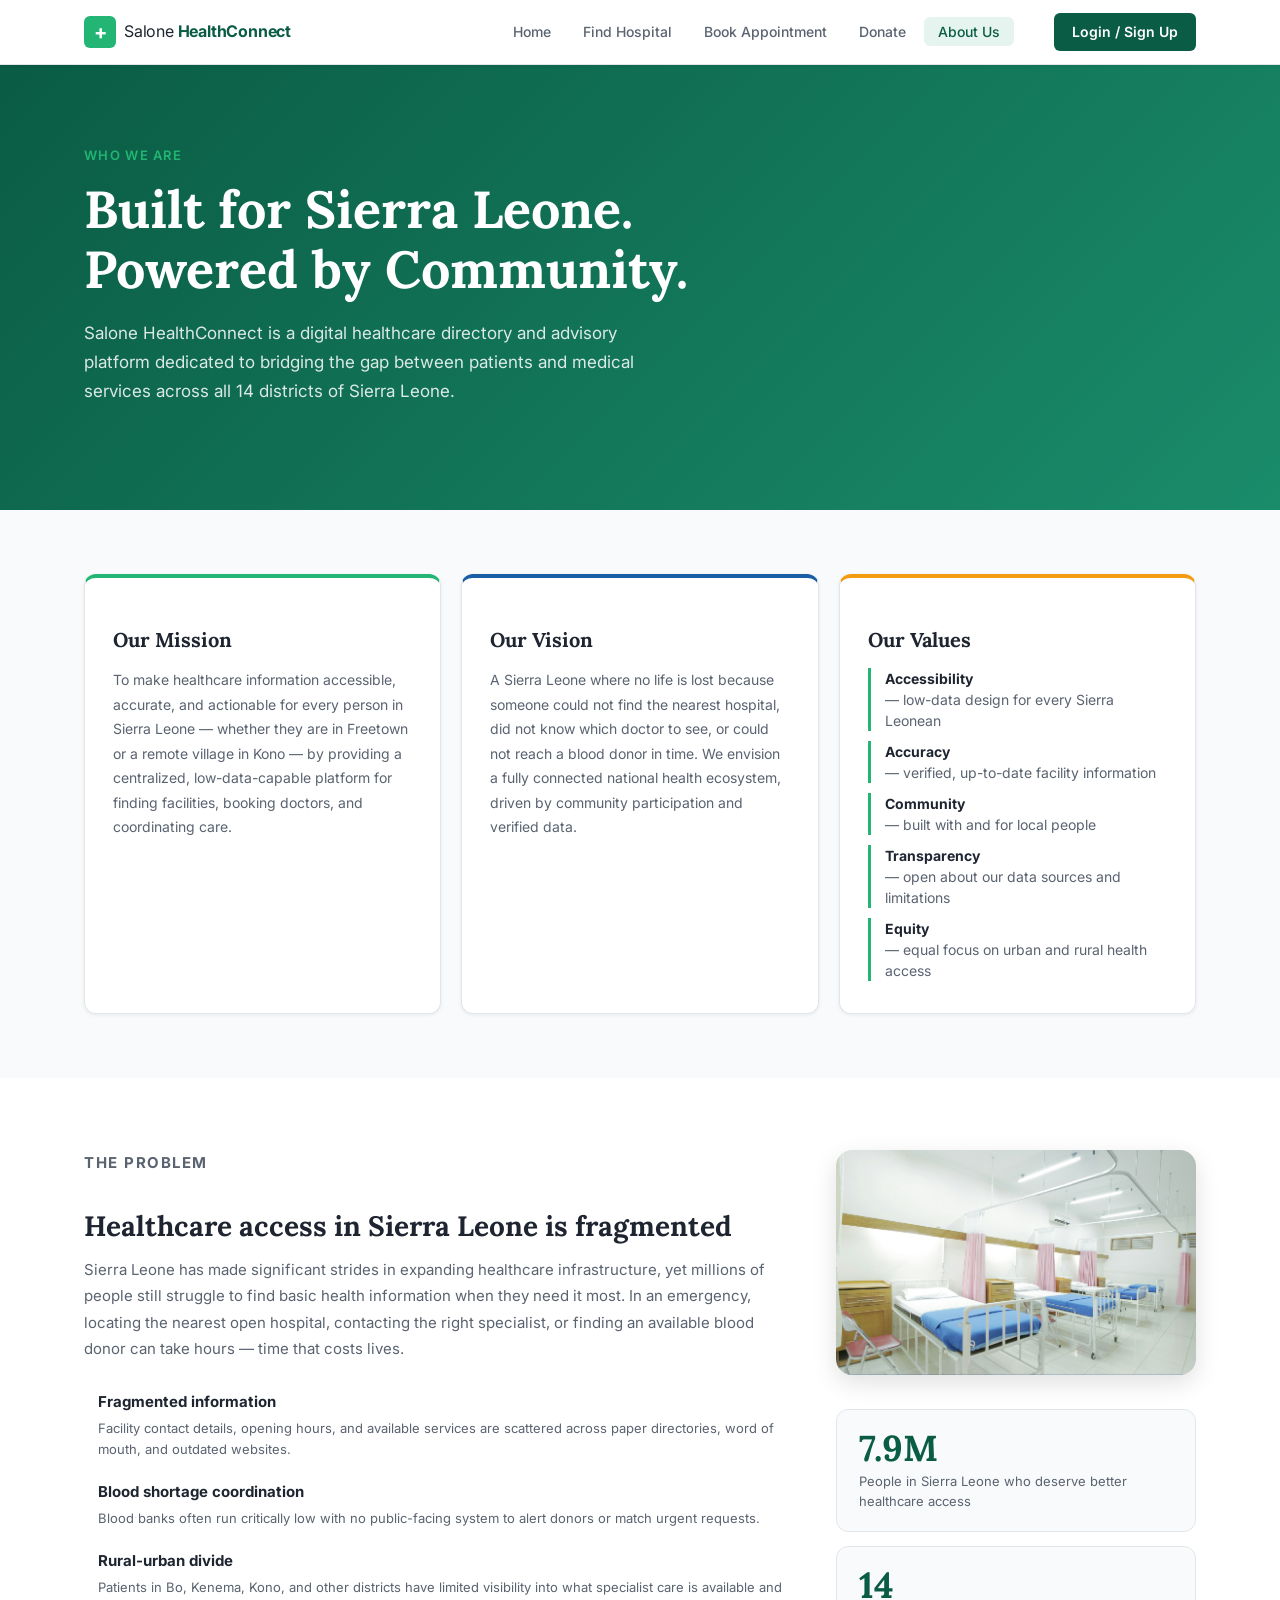
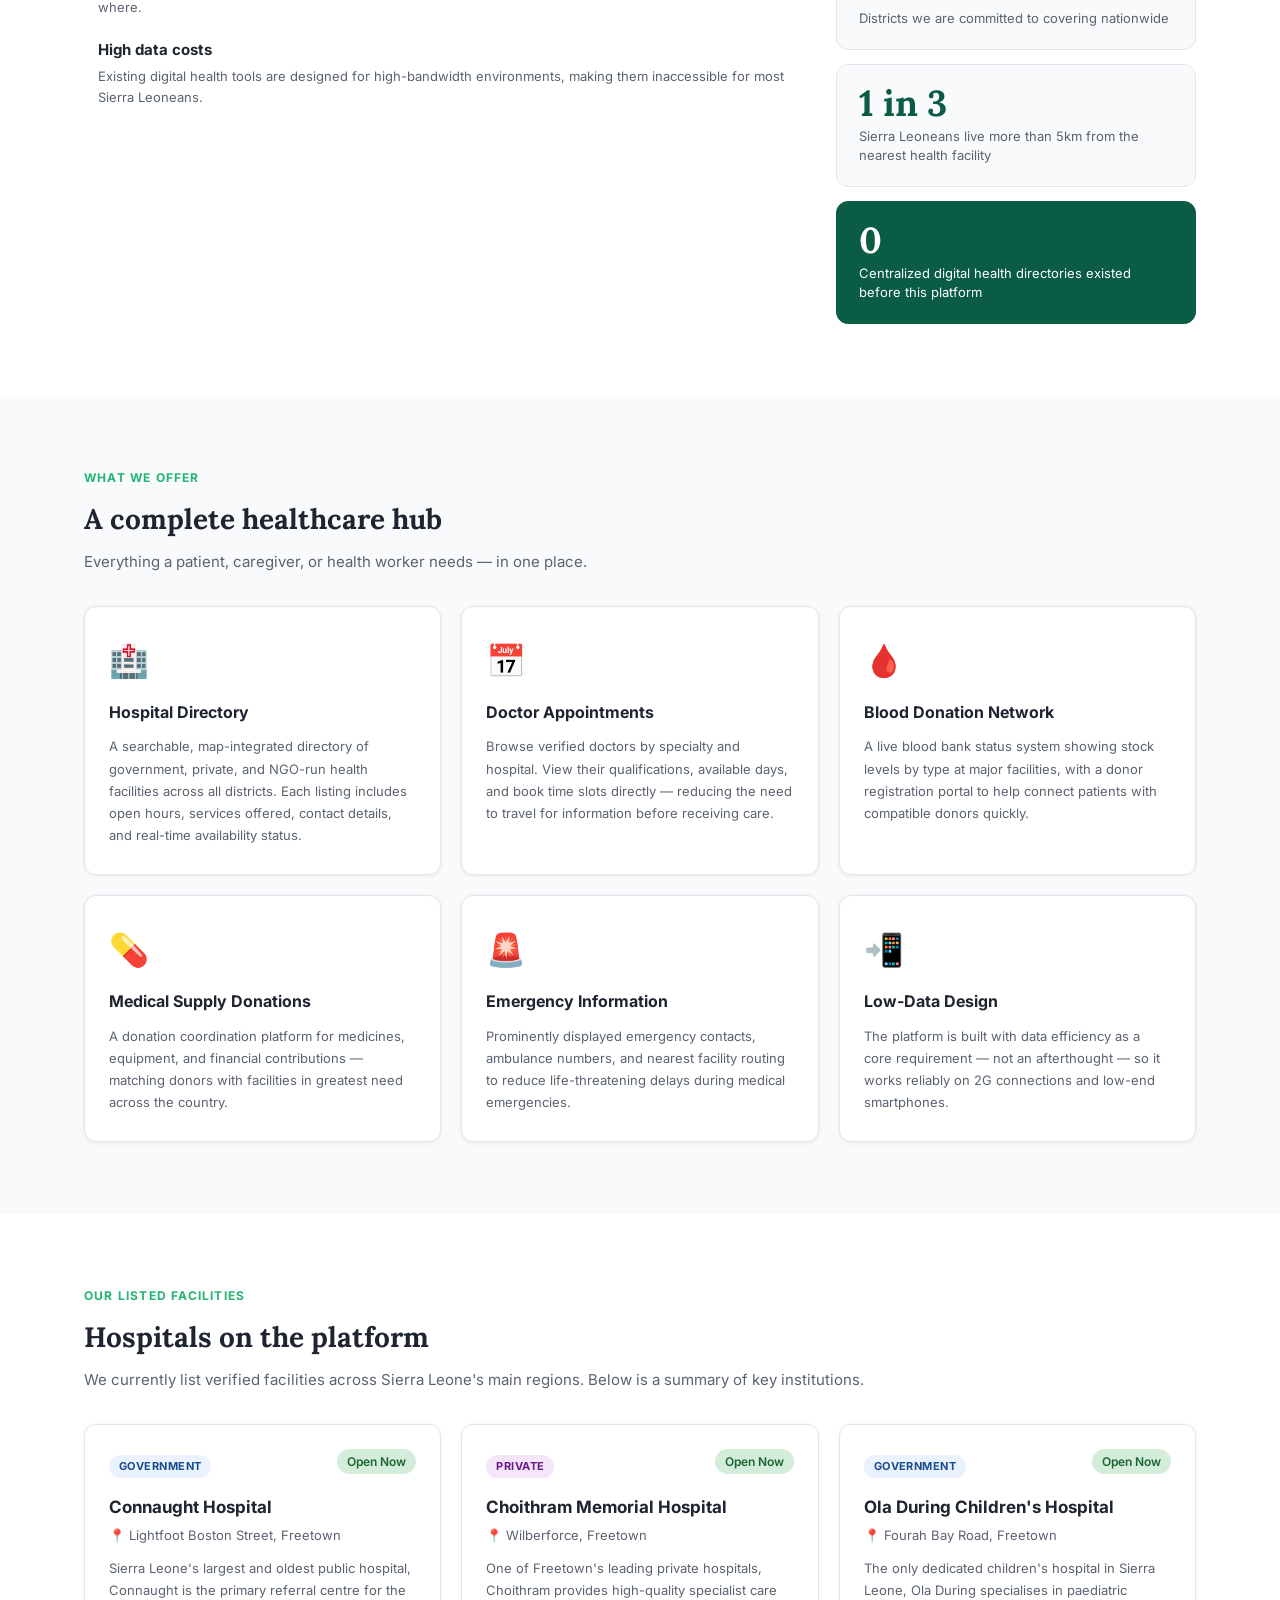
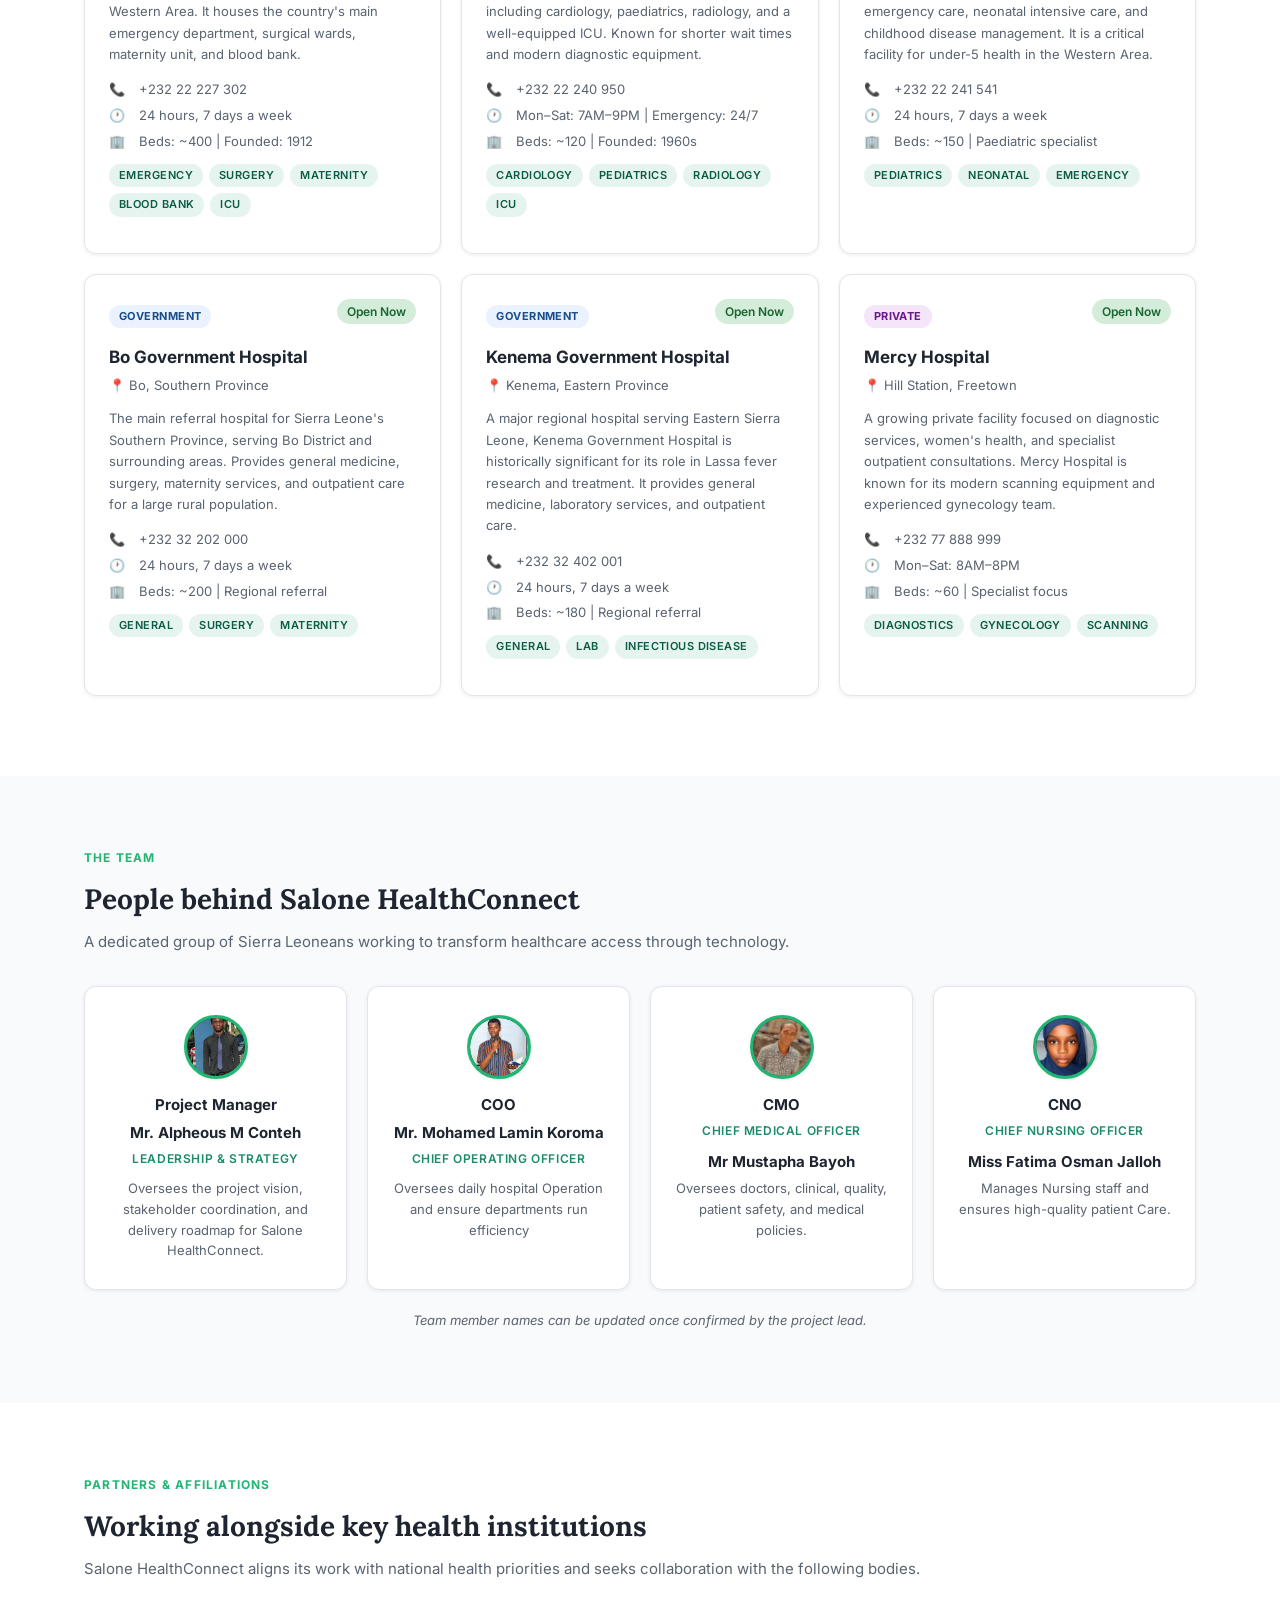
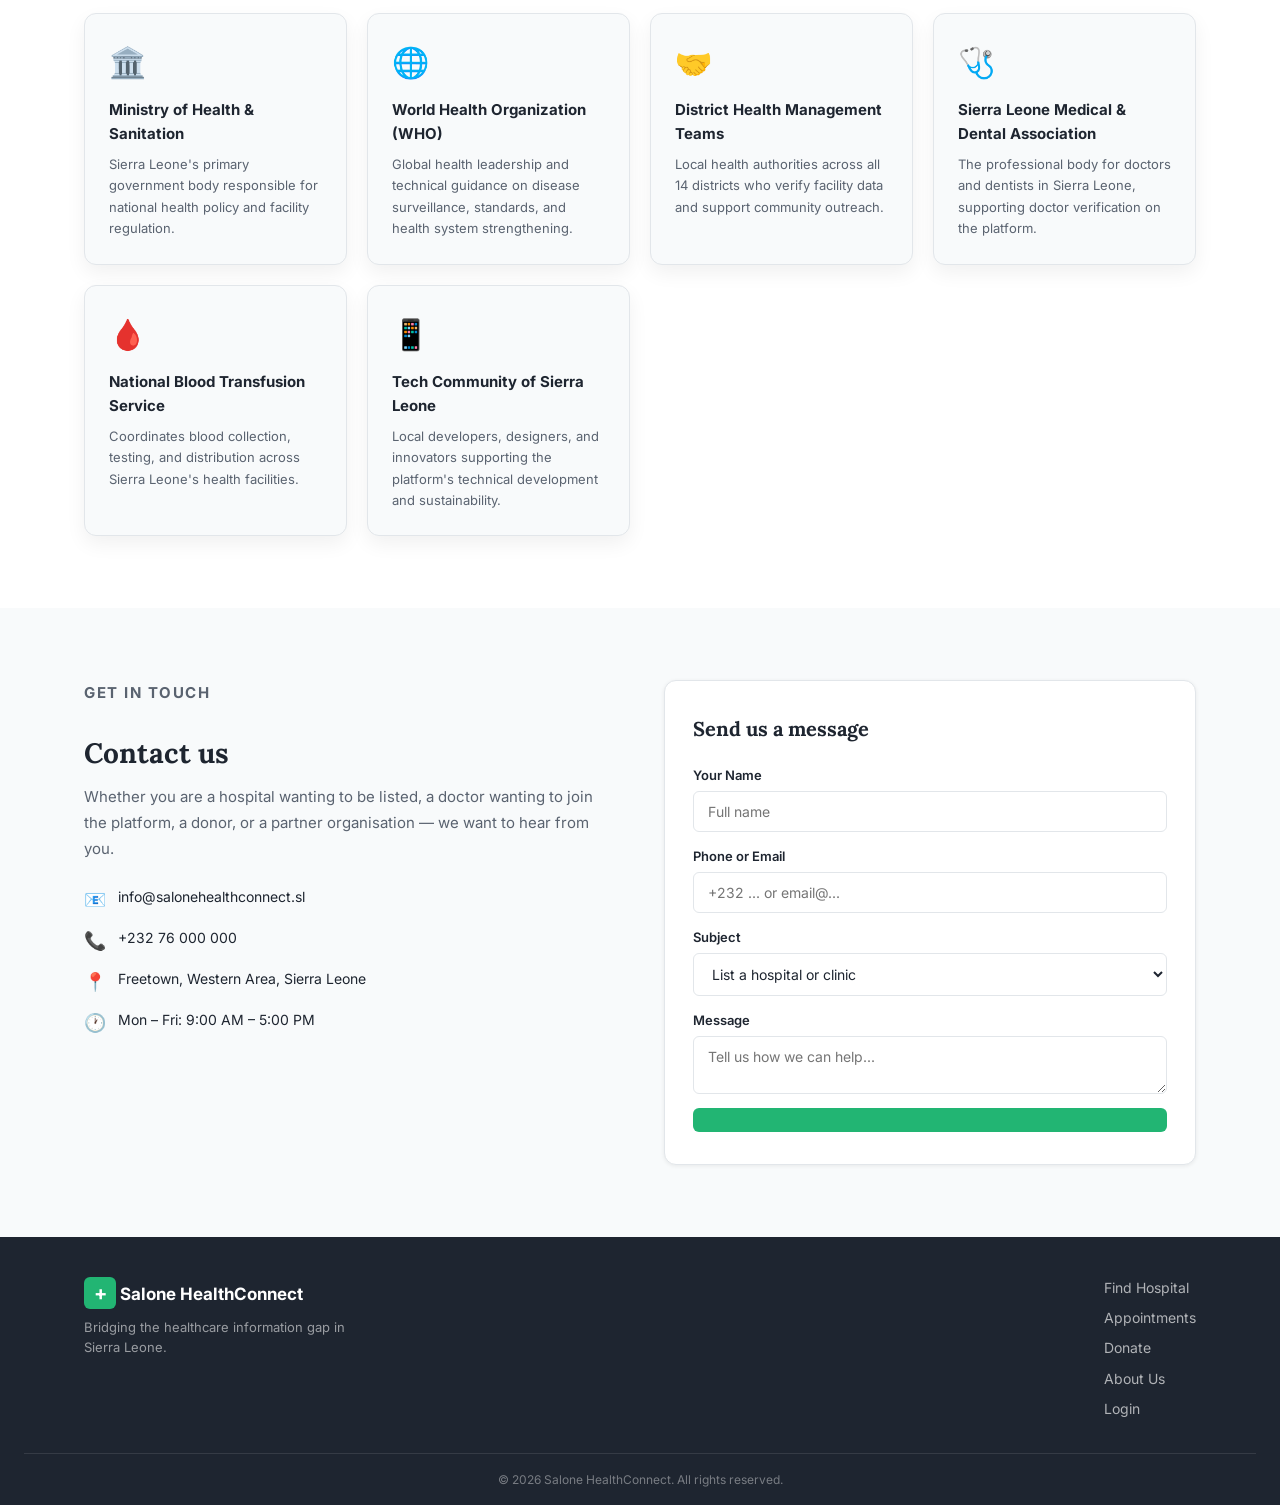
==== commit 91ffc257: "Remove nested folder" ====
--- a/hospital/Web-design-final-project-BSEM-1204-/about_us.html
+++ b/hospital/Web-design-final-project-BSEM-1204-/about_us.html
@@ -112,6 +112,9 @@
           </ul>
         </div>
         <div class="problem-visual">
+          <div class="problem-feature-image" style="margin-bottom:20px;">
+            <img src="image/adhy-savala-zbpgmGe27p8-unsplash.jpg" alt="Healthcare facility in Sierra Leone" style="width:100%;border-radius:16px;box-shadow:0 8px 24px rgba(0,0,0,0.12);">
+          </div>
           <div class="impact-stat-card">
             <span class="impact-num">7.9M</span>
             <span class="impact-label">People in Sierra Leone who deserve better healthcare access</span>
@@ -344,28 +347,36 @@
       <p class="section-sub">A dedicated group of Sierra Leoneans working to transform healthcare access through technology.</p>
       <div class="team-grid">
         <div class="team-card">
-          <div class="team-avatar">PM</div>
+          <div class="team-avatar">
+            <img src="image/alpheous m conteh.jpg.jpeg" alt="Mr. Alpheous M Conteh" style="width:100%;height:100%;object-fit:cover;border-radius:50%;">
+          </div>
           <h4>Project Manager</h4>
           <h4>Mr. Alpheous M Conteh</h4>
           <p class="team-role">Leadership & Strategy</p>
           <p class="team-desc">Oversees the project vision, stakeholder coordination, and delivery roadmap for Salone HealthConnect.</p>
         </div>
         <div class="team-card">
-          <div class="team-avatar">M2</div>
+          <div class="team-avatar">
+            <img src="image/Mohamed Lamin Koroma.JPG.jpeg" alt="Mr. Mohamed Lamin Koroma" style="width:100%;height:100%;object-fit:cover;border-radius:50%;">
+          </div>
           <h4>COO</h4>
           <h4>Mr. Mohamed Lamin Koroma</h4>
           <p class="team-role">Chief Operating officer</p>
           <p class="team-desc">Oversees daily hospital Operation and ensure departments run efficiency</p>
         </div>
         <div class="team-card">
-          <div class="team-avatar">M3</div>
+          <div class="team-avatar">
+            <img src="image/mustapha bayoh.jpg.jpeg" alt="Mr. Mustapha Bayoh" style="width:100%;height:100%;object-fit:cover;border-radius:50%;">
+          </div>
           <h4>CMO</h4>
           <p class="team-role">Chief medical Officer</p>
           <h4>Mr Mustapha Bayoh</h4>
           <p class="team-desc">Oversees doctors, clinical, quality, patient safety, and medical policies.</p>
         </div>
         <div class="team-card">
-          <div class="team-avatar">M4</div>
+          <div class="team-avatar">
+            <img src="image/Fatima Osman Jalloh.jpg.jpeg" alt="Miss Fatima Osman Jalloh" style="width:100%;height:100%;object-fit:cover;border-radius:50%;">
+          </div>
           <h4>CNO</h4>
           <p class="team-role">Chief Nursing Officer</p>
           <h4>Miss Fatima Osman Jalloh</h4>
--- a/hospital/Web-design-final-project-BSEM-1204-/style.css
+++ b/hospital/Web-design-final-project-BSEM-1204-/style.css
@@ -3957,4 +3957,31 @@
   object-fit: cover;
   border-radius: 12px;
   margin-bottom: 10px;
+}
+
+/* --- Team Avatar & Feature Image Styling --- */
+.team-avatar {
+  overflow: hidden;
+  border: 3px solid var(--green-accent);
+  box-shadow: var(--shadow-sm);
+}
+
+.problem-feature-image img {
+  transition: transform 0.3s ease, box-shadow 0.3s ease;
+}
+
+.problem-feature-image img:hover {
+  transform: translateY(-4px);
+  box-shadow: 0 12px 32px rgba(0,0,0,0.18);
+}
+
+/* --- Responsive Adjustments --- */
+@media (max-width: 900px) {
+  .problem-inner {
+    grid-template-columns: 1fr;
+  }
+  
+  .problem-visual {
+    position: static;
+  }
 }
